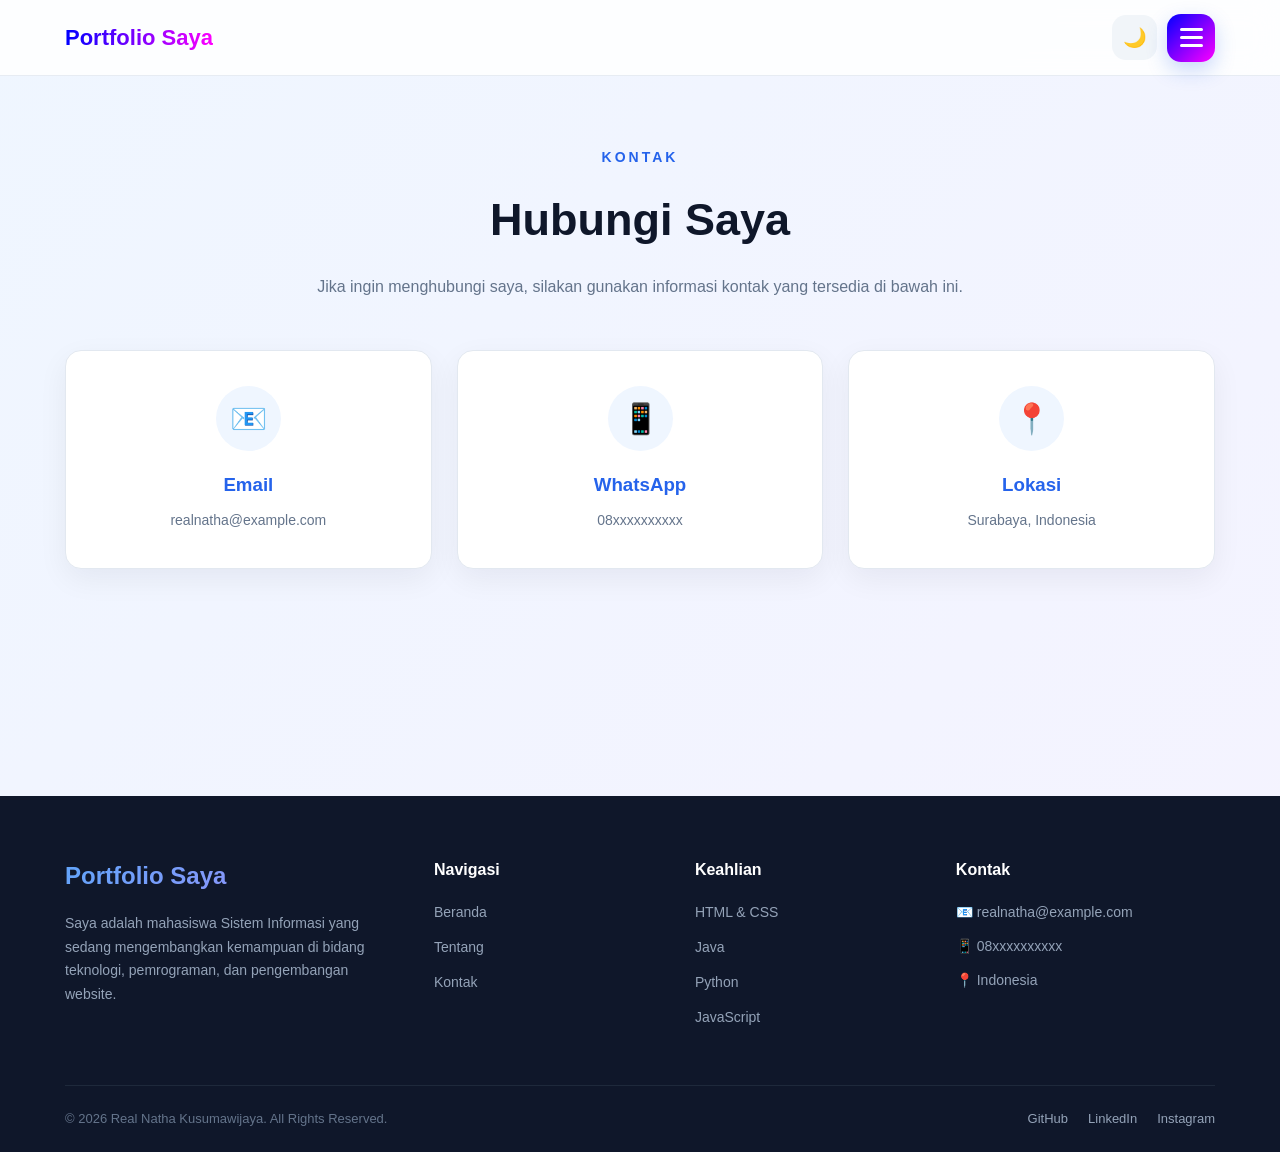
==== kontak.html @ 96e4bcc3 "Add files via upload" ====
<!DOCTYPE html>
<html lang="id">

<head>
    <meta charset="UTF-8">
    <meta name="viewport" content="width=device-width, initial-scale=1.0">
    <title>Kontak - Portfolio Saya</title>
    <link rel="stylesheet" href="style.css">
</head>

<body>

    <header>
        <nav>

            <div class="logo">
                Portfolio Saya
            </div>

            <div class="nav-actions">

                <button class="theme-toggle" id="themeToggle" aria-label="Aktifkan dark mode">
                    🌙
                </button>

                <button class="menu-toggle" id="menuToggle" aria-label="Buka menu">

                    <span></span>
                    <span></span>
                    <span></span>

                </button>

            </div>


            <div class="nav-menu" id="navMenu">

                <a href="index.html">
                    <span>⌂</span>
                    Beranda
                </a>

                <a href="tentang.html">
                    <span>👤</span>
                    Tentang
                </a>

                <a href="kontak.html">
                    <span>✉</span>
                    Kontak
                </a>

            </div>

        </nav>
    </header>

    <main>

        <section class="contact">

            <div class="contact-intro">
                <p class="subtitle">KONTAK</p>

                <h1>Hubungi Saya</h1>

                <p>
                    Jika ingin menghubungi saya, silakan gunakan
                    informasi kontak yang tersedia di bawah ini.
                </p>
            </div>

            <div class="contact-container">

                <div class="contact-card">
                    <div class="contact-icon">📧</div>
                    <h3>Email</h3>
                    <p>realnatha@example.com</p>
                </div>

                <div class="contact-card">
                    <div class="contact-icon">📱</div>
                    <h3>WhatsApp</h3>
                    <p>08xxxxxxxxxx</p>
                </div>

                <div class="contact-card">
                    <div class="contact-icon">📍</div>
                    <h3>Lokasi</h3>
                    <p>Surabaya, Indonesia</p>
                </div>

            </div>

        </section>

    </main>

    <footer class="footer">

        <div class="footer-container">

            <!-- Tentang -->
            <div class="footer-column footer-about">

                <h2>Portfolio Saya</h2>

                <p>
                    Saya adalah mahasiswa Sistem Informasi yang
                    sedang mengembangkan kemampuan di bidang
                    teknologi, pemrograman, dan pengembangan website.
                </p>

            </div>


            <!-- Navigasi -->
            <div class="footer-column">

                <h3>Navigasi</h3>

                <a href="index.html">Beranda</a>
                <a href="tentang.html">Tentang</a>
                <a href="kontak.html">Kontak</a>

            </div>


            <!-- Keahlian -->
            <div class="footer-column">

                <h3>Keahlian</h3>

                <a href="tentang.html">HTML & CSS</a>
                <a href="tentang.html">Java</a>
                <a href="tentang.html">Python</a>
                <a href="tentang.html">JavaScript</a>

            </div>


            <!-- Kontak -->
            <div class="footer-column">

                <h3>Kontak</h3>

                <p>📧 realnatha@example.com</p>
                <p>📱 08xxxxxxxxxx</p>
                <p>📍 Indonesia</p>

            </div>

        </div>


        <!-- Footer Bottom -->

        <div class="footer-bottom">

            <p>
                © 2026 Real Natha Kusumawijaya.
                All Rights Reserved.
            </p>

            <div class="footer-social">

                <a href="#" aria-label="GitHub">
                    GitHub
                </a>

                <a href="#" aria-label="LinkedIn">
                    LinkedIn
                </a>

                <a href="#" aria-label="Instagram">
                    Instagram
                </a>

            </div>

        </div>

    </footer>

    <script src="script.js"></script>
</body>

</html>
---- style.css ----
/* ========================================
   RESET & DASAR
======================================== */

* {
    margin: 0;
    padding: 0;
    box-sizing: border-box;
}

html {
    scroll-behavior: smooth;
}

body {
    font-family: "Segoe UI", Arial, sans-serif;
    background: linear-gradient(135deg, #eff6ff, #f5f3ff);
    color: #1e293b;
    line-height: 1.7;
}

/* ========================================
   HEADER
======================================== */

header {
    background: rgba(255, 255, 255, 0.85);
    border-bottom: 1px solid rgba(226, 232, 240, 0.8);
    position: sticky;
    top: 0;
    z-index: 1000;
    backdrop-filter: blur(15px);
    -webkit-backdrop-filter: blur(15px);
}

nav {
    width: 90%;
    max-width: 1150px;
    min-height: 75px;
    margin: auto;
    display: flex;
    justify-content: space-between;
    align-items: center;
    position: relative;
}

.logo {
    background: linear-gradient(90deg, blue, magenta);
    background-clip: text;
    -webkit-background-clip: text;
    -webkit-text-fill-color: transparent;
    font-size: 22px;
    font-weight: 800;
}

nav a {
    color: #475569;
    text-decoration: none;
    font-size: 15px;
    font-weight: 600;

    padding: 10px 16px;
    border-radius: 8px;

    transition: all 0.3s ease;
}

/* Pseudo-class sesuai ketentuan tugas */
nav a:hover {
    color: #2563eb;
    background: #eff6ff;
}


/* ========================================
   MAIN
======================================== */

main {
    width: 90%;
    max-width: 1150px;
    margin: auto;
    padding: 70px 0;
}


/* ========================================
   BERANDA / HERO
======================================== */

.hero {
    min-height: 520px;
    display: flex;
    align-items: center;
    justify-content: space-between;
    gap: 70px;
}

.hero-text {
    flex: 1;
}

.subtitle {
    color: #2563eb;
    font-size: 14px;
    font-weight: 800;
    letter-spacing: 3px;
    margin-bottom: 12px;
}

.hero h1 {
    background: linear-gradient(90deg, blue, magenta);
    background-clip: text;
    -webkit-background-clip: text;
    -webkit-text-fill-color: transparent;

    font-size: 52px;
    line-height: 1.15;
    margin-bottom: 22px;
}

.hero-text>p:not(.subtitle) {
    max-width: 600px;
    color: #64748b;
    font-size: 17px;
    margin-bottom: 32px;
}


/* ========================================
   BUTTON
======================================== */

.button {
    display: inline-block;
    background: linear-gradient(135deg, blue, magenta);
    color: white;
    padding: 13px 25px;
    border-radius: 9px;
    text-decoration: none;
    font-weight: 700;
    box-shadow: 0 8px 20px rgba(79, 70, 229, 0.25);
    transition: all 0.3s ease;
}

.button:hover {
    transform: translateY(-3px);
    box-shadow: 0 12px 28px rgba(79, 70, 229, 0.35);
}


/* ========================================
   HERO CARD
======================================== */

.hero-card {
    flex: 0 0 360px;
    background: #ffffff;
    padding: 45px 35px;
    border: 1px solid #e2e8f0;
    border-radius: 20px;
    text-align: center;
    box-shadow: 0 15px 40px rgba(15, 23, 42, 0.08);
    transition: all 0.3s ease;
}

.hero-card:hover {
    transform: translateY(-7px);
    box-shadow: 0 20px 45px rgba(15, 23, 42, 0.12);
}

.card-icon {
    width: 85px;
    height: 85px;
    margin: 0 auto 20px;
    display: flex;
    justify-content: center;
    align-items: center;
    background: linear-gradient(135deg, #dbeafe, #ede9fe);
    border-radius: 50%;
    font-size: 42px;
}

.hero-card h2 {
    color: #2563eb;
    font-size: 22px;
    margin-bottom: 12px;
}

.hero-card p {
    color: #64748b;
    font-size: 15px;
}


/* ========================================
   CONTENT CARD
======================================== */

.content {
    background: #ffffff;
    padding: 35px;
    margin-top: 40px;
    border: 1px solid #e2e8f0;
    border-radius: 16px;
    box-shadow: 0 10px 30px rgba(15, 23, 42, 0.05);
}

.content h2 {
    color: #2563eb;
    margin-bottom: 10px;
}

.content p {
    color: #64748b;
}


/* ========================================
   TENTANG SAYA
======================================== */

.about {
    display: flex;
    align-items: center;
    gap: 60px;
}

.profile {
    flex: 0 0 320px;
}

.profile img {
    width: 320px;
    height: 390px;
    object-fit: cover;
    border-radius: 20px;
    border: 6px solid #ffffff;
    box-shadow: 0 15px 40px rgba(15, 23, 42, 0.12);
    transition: all 0.3s ease;
}

.profile img:hover {
    transform: translateY(-5px);
    box-shadow: 0 20px 45px rgba(15, 23, 42, 0.18);
}

.about-text {
    flex: 1;
}

.about-text h1 {
    color: #0f172a;
    font-size: 40px;
    line-height: 1.2;
    margin-bottom: 20px;
}

.about-text h1::first-letter {
    color: #2563eb;
}

.about-text>p {
    color: #64748b;
    margin-bottom: 15px;
}

.about-text h2 {
    color: #2563eb;
    font-size: 25px;
    margin-top: 30px;
    margin-bottom: 20px;
}


/* ========================================
   SKILL
======================================== */

.skills {
    display: flex;
    flex-wrap: wrap;
    gap: 15px;
}

.skill-card {
    flex: 1 1 200px;
    background: #ffffff;
    padding: 22px;
    border: 1px solid #e2e8f0;
    border-radius: 12px;
    box-shadow: 0 6px 18px rgba(15, 23, 42, 0.05);
    transition: all 0.3s ease;
}

.skill-card:hover {
    transform: translateY(-5px);
    border-color: #bfdbfe;
    box-shadow: 0 12px 25px rgba(37, 99, 235, 0.10);
}

.skill-card h3 {
    background: linear-gradient(90deg, blue, magenta);
    background-clip: text;
    -webkit-background-clip: text;
    -webkit-text-fill-color: transparent;
    font-size: 18px;
    margin-bottom: 8px;
}

.skill-card p {
    color: #64748b;
    font-size: 14px;
}


/* ========================================
   HALAMAN KONTAK
======================================== */

.contact {
    min-height: 500px;
}

.contact-intro {
    max-width: 700px;
    margin: 0 auto 50px;
    text-align: center;
}

.contact-intro h1 {
    color: #0f172a;
    font-size: 45px;
    margin-bottom: 15px;
}

.contact-intro p:last-child {
    color: #64748b;
}


/* ========================================
   CONTACT CARD
======================================== */

.contact-container {
    display: flex;
    justify-content: center;
    gap: 25px;
}

.contact-card {
    flex: 1;
    background: #ffffff;
    padding: 35px 25px;
    border: 1px solid #e2e8f0;
    border-radius: 16px;
    text-align: center;
    box-shadow: 0 10px 30px rgba(15, 23, 42, 0.06);
    transition: all 0.3s ease;
}

.contact-card:hover {
    transform: translateY(-7px);
    border-color: #bfdbfe;
    box-shadow: 0 15px 35px rgba(37, 99, 235, 0.12);
}

.contact-icon {
    width: 65px;
    height: 65px;
    margin: 0 auto 18px;
    display: flex;
    justify-content: center;
    align-items: center;
    background: #eff6ff;
    border-radius: 50%;
    font-size: 30px;
}

.contact-card h3 {
    color: #2563eb;
    margin-bottom: 8px;
}

.contact-card p {
    color: #64748b;
    font-size: 14px;
}

/* ========================================
   HAMBURGER MENU
======================================== */

.menu-toggle {
    width: 48px;
    height: 48px;
    border: none;
    border-radius: 14px;
    cursor: pointer;
    display: flex;
    flex-direction: column;
    justify-content: center;
    align-items: center;
    gap: 5px;
    background: linear-gradient( 135deg, blue, magenta);
    box-shadow:0 8px 20px rgba(37, 99, 235, 0.25);
    transition: all 0.3s ease;
}

.menu-toggle:hover {
    transform: translateY(-2px) scale(1.05);
    box-shadow: 0 12px 25px rgba(124, 58, 237, 0.35);
}

.menu-toggle span {
    width: 23px;
    height: 3px;
    background: white;
    border-radius: 10px;
    transition: all 0.35s ease;
}

.nav-menu {
    position: absolute;
    top: 88px;
    right: 0;
    width: 210px;
    padding: 12px;
    display: flex;
    flex-direction: column;
    gap: 6px;
    background: rgba(255, 255, 255, 0.9);
    border: 1px solid rgba(255, 255, 255, 0.7);
    border-radius: 18px;
    box-shadow:  0 20px 50px rgba(15, 23, 42, 0.15);
    backdrop-filter: blur(20px);
    -webkit-backdrop-filter: blur(20px);
    opacity: 0;
    visibility: hidden;
    transform:
        translateY(-15px)
        scale(0.95);
    transform-origin: top right;
    transition:
        opacity 0.3s ease,
        transform 0.3s ease,
        visibility 0.3s ease;
}

.nav-menu.active {
    opacity: 1;
    visibility: visible;
    transform:
        translateY(0)
        scale(1);
}

.nav-menu a {
    display: flex;
    align-items: center;
    gap: 12px;
    padding: 13px 15px;
    color: #475569;
    text-decoration: none;
    font-size: 15px;
    font-weight: 600;
    border-radius: 12px;
    transition: all 0.3s ease;
    position: relative;
    overflow: hidden;
}

.nav-menu a span {
    width: 32px;
    height: 32px;
    display: flex;
    align-items: center;
    justify-content: center;
    border-radius: 9px;
    background: #eff6ff;
    transition: all 0.3s ease;
}

.nav-menu a:hover {
    color: white;
    transform: translateX(4px);
    background: linear-gradient( 135deg, blue, magenta);
    box-shadow: 0 8px 20px rgba(37, 99, 235, 0.2);
}

.nav-menu a:hover span {
    background: rgba(255, 255, 255, 0.2);
    transform: rotate(5deg) scale(1.1);
}

.menu-toggle.active span:nth-child(1) {
    transform:
        translateY(8px)
        rotate(45deg);
}

.menu-toggle.active span:nth-child(2) {
    opacity: 0;
    transform: scale(0);
}

.menu-toggle.active span:nth-child(3) {
    transform:
        translateY(-8px)
        rotate(-45deg);
}

/* =========================
   ABOUT ME
========================= */

.about-preview {
    width: 90%;
    max-width: 1150px;

    margin: 80px auto;
    display: grid;
    grid-template-columns: 0.8fr 1.2fr;
    gap: 70px;
    align-items: center;
}

/* =========================
   FOTO
========================= */

.about-image {
    display: flex;
    justify-content: center;
}

.image-frame {
    width: 300px;
    height: 350px;
    padding: 8px;
    border-radius: 25px;
    background: linear-gradient( 135deg, #2563eb, magenta);
    transform: rotate(-3deg);
    box-shadow:  0 20px 45px rgba(37, 99, 235, 0.2);
    transition: all 0.4s ease;
}

/* Efek ketika diarahkan */

.image-frame:hover {
    transform: rotate(0deg) scale(1.03);
    box-shadow: 0 25px 55px rgba(124, 58, 237, 0.3);
}


.image-frame img {
    width: 100%;
    height: 100%;
    object-fit: cover;
    display: block;
    border-radius: 19px;
    background: white;
}

/* =========================
   ABOUT CONTENT
========================= */

.about-content {
    max-width: 600px;
}

.about-content .subtitle {
    color: #2563eb;
    font-size: 14px;
    font-weight: 800;
    letter-spacing: 2px;
    margin-bottom: 10px;
}

.about-content h2 {
    font-size: 38px;
    color: #0f172a;
    margin-bottom: 20px;
    line-height: 1.2;
}

.about-content h2 span {
    display: block;
    background: linear-gradient(  135deg, #2563eb,magenta);
    -webkit-background-clip: text;
    -webkit-text-fill-color: transparent;
    background-clip: text;
}


.about-description {
    color: #64748b;
    font-size: 16px;
    line-height: 1.8;
    margin-bottom: 12px;
}

/* =========================
   INFORMATION BOX
========================= */

.about-info {
    display: grid;
    grid-template-columns: repeat(3, 1fr);
    gap: 12px;
    margin: 25px 0;
}

.info-box {
    display: flex;
    align-items: center;
    gap: 10px;
    padding: 14px;
    background: rgba(255, 255, 255, 0.8);
    border: 1px solid #e2e8f0;
    border-radius: 14px;
    transition: all 0.3s ease;
}

.info-box:hover {
    transform: translateY(-4px);
    border-color: #c4b5fd;
    box-shadow:  0 10px 25px rgba(37, 99, 235, 0.1);
}

.info-box > span {
    width: 38px;
    height: 38px;
    display: flex;
    align-items: center;
    justify-content: center;
    flex-shrink: 0;
    border-radius: 10px;
    background: linear-gradient( 135deg, #dbeafe, #ede9fe);
}

.info-box strong {
    display: block;
    color: #334155;
    font-size: 13px;
    margin-bottom: 3px;
}

.info-box p {
    color: #64748b;
    font-size: 12px;
    margin: 0;
}

/* =========================
   BUTTON
========================= */

.about-button {
    display: inline-flex;
    align-items: center;
    gap: 10px;
    padding: 13px 22px;
    color: white;
    text-decoration: none;
    font-weight: 600;
    border-radius: 12px;
    background: linear-gradient( 135deg, #2563eb, magenta);
    box-shadow:  0 8px 20px rgba(37, 99, 235, 0.2);
    transition: all 0.3s ease;
}

.about-button span {
    font-size: 20px;
    transition: transform 0.3s ease;
}

.about-button:hover {
    transform: translateY(-3px);
    box-shadow:  0 12px 25px rgba(124, 58, 237, 0.3);
}

.about-button:hover span {
    transform: translateX(5px);
}

@media (max-width: 800px) {

    .about-preview {
        grid-template-columns: 1fr;

        gap: 40px;

        margin: 60px auto;
    }

    .about-image {
        order: 1;
    }

    .about-content {
        order: 2;

        max-width: 100%;
    }

    .about-content h2 {
        font-size: 32px;
    }

    .about-info {
        grid-template-columns: 1fr;
    }
}


@media (max-width: 500px) {

    .image-frame {
        width: 240px;
        height: 290px;
    }

    .about-content h2 {
        font-size: 28px;
    }

    .about-description {
        font-size: 15px;
    }
}

/* =========================
   EDUCATION
========================= */

.education {
    width: 90%;
    max-width: 1150px;

    margin: 90px auto;
}


.section-title {
    text-align: center;

    max-width: 650px;

    margin: 0 auto 45px;
}


.section-title .subtitle {
    color: #2563eb;

    font-size: 14px;

    font-weight: 800;

    letter-spacing: 2px;

    margin-bottom: 8px;
}


.section-title h2 {
    font-size: 36px;

    color: #0f172a;

    margin-bottom: 12px;
}


.section-title > p:last-child {
    color: #64748b;

    line-height: 1.7;
}


/* Education container */

.education-container {
    display: grid;

    grid-template-columns:
        repeat(2, 1fr);

    gap: 25px;
}


/* Education card */

.education-card {
    display: flex;

    gap: 20px;

    padding: 25px;

    background: rgba(255, 255, 255, 0.85);

    border: 1px solid #e2e8f0;

    border-radius: 20px;

    box-shadow:
        0 10px 30px rgba(15, 23, 42, 0.06);

    transition: all 0.3s ease;
}


.education-card:hover {
    transform: translateY(-6px);

    border-color: #c4b5fd;

    box-shadow:
        0 18px 40px rgba(37, 99, 235, 0.12);
}


/* Icon */

.education-icon {
    width: 55px;
    height: 55px;

    flex-shrink: 0;

    display: flex;

    align-items: center;
    justify-content: center;

    font-size: 25px;

    border-radius: 15px;

    background: linear-gradient(
        135deg,
        #dbeafe,
        #ede9fe
    );
}


/* Content */

.education-content {
    flex: 1;
}


.education-year {
    display: inline-block;

    padding: 5px 10px;

    margin-bottom: 10px;

    color: #2563eb;

    background: #eff6ff;

    border-radius: 20px;

    font-size: 12px;

    font-weight: 700;
}


.education-content h3 {
    margin: 5px 0;

    font-size: 21px;

    color: #0f172a;
}


.education-content h4 {
    margin: 0 0 10px;

    color: #7c3aed;

    font-size: 14px;
}


.education-content p {
    margin: 0;

    color: #64748b;

    font-size: 14px;

    line-height: 1.7;
}

/* =========================
   SKILL PROGRESS
========================= */

.skill-section {
    width: 90%;
    max-width: 1150px;

    margin: 90px auto;
}


.skills-progress {
    display: grid;

    grid-template-columns:
        repeat(2, 1fr);

    gap: 20px;
}


/* Skill card */

.skill-progress-card {
    padding: 22px;

    background: rgba(255, 255, 255, 0.85);

    border: 1px solid #e2e8f0;

    border-radius: 18px;

    box-shadow:
        0 10px 30px rgba(15, 23, 42, 0.05);

    transition: all 0.3s ease;
}


.skill-progress-card:hover {
    transform: translateY(-5px);

    border-color: #c4b5fd;

    box-shadow:
        0 15px 35px rgba(37, 99, 235, 0.1);
}


/* Skill header */

.skill-header {
    display: flex;

    justify-content: space-between;

    align-items: center;

    margin-bottom: 12px;
}


.skill-header > div {
    display: flex;

    align-items: center;

    gap: 10px;
}


.skill-header strong {
    color: #334155;

    font-size: 16px;
}


.skill-header > span {
    color: #2563eb;

    font-weight: 700;

    font-size: 14px;
}


/* Icon */

.skill-icon {
    width: 35px;
    height: 35px;

    display: flex;

    justify-content: center;
    align-items: center;

    border-radius: 10px;

    background: linear-gradient(
        135deg,
        #dbeafe,
        #ede9fe
    );
}


/* Progress background */

.progress-bar {
    width: 100%;

    height: 9px;

    background: #e2e8f0;

    border-radius: 20px;

    overflow: hidden;
}


/* Progress */

.progress {
    height: 100%;

    border-radius: 20px;

    background: linear-gradient(
        90deg,
        #2563eb,
        #7c3aed
    );

    animation: progressAnimation 1.2s ease;
}


/* Persentase */

.html-progress {
    width: 80%;
}

.css-progress {
    width: 65%;
}

.java-progress {
    width: 20%;
}

.python-progress {
    width: 50%;
}

.javascript-progress {
    width: 35%;
}


/* Deskripsi */

.skill-progress-card p {
    color: #64748b;

    font-size: 13px;

    line-height: 1.6;

    margin: 12px 0 0;
}


/* Animasi */

@keyframes progressAnimation {

    from {
        width: 0;
    }

}

/* =========================
   RESPONSIVE EDUCATION & SKILL
========================= */

@media (max-width: 800px) {

    .education-container {
        grid-template-columns: 1fr;
    }

    .skills-progress {
        grid-template-columns: 1fr;
    }

    .section-title h2 {
        font-size: 30px;
    }

}


@media (max-width: 500px) {

    .education-card {
        padding: 20px;

        gap: 15px;
    }

    .education-icon {
        width: 45px;
        height: 45px;

        font-size: 20px;
    }

    .education-content h3 {
        font-size: 18px;
    }

    .skill-progress-card {
        padding: 18px;
    }

}

/* =========================
   NAV ACTIONS
========================= */

.nav-actions {
    display: flex;
    align-items: center;
    gap: 10px;
}


/* =========================
   DARK MODE BUTTON
========================= */

.theme-toggle {
    width: 45px;
    height: 45px;
    border: none;
    border-radius: 14px;
    cursor: pointer;
    font-size: 19px;
    display: flex;
    align-items: center;
    justify-content: center;
    background: #f1f5f9;
    transition: all 0.3s ease;
}

/* =========================
   DARK MODE
========================= */

body.dark-mode {
    background: #0f172a;

    color: #e2e8f0;
}


/* Header */

body.dark-mode header {
    background: rgba(15, 23, 42, 0.9);

    border-bottom-color: #1e293b;
}


/* Logo */

body.dark-mode .logo {
    background: linear-gradient(
        135deg,
        #60a5fa,
        #a78bfa
    );

    -webkit-background-clip: text;
    -webkit-text-fill-color: transparent;

    background-clip: text;
}


/* Dark mode button */

body.dark-mode .theme-toggle {
    background: #1e293b;

    color: white;
}


/* Hamburger */

body.dark-mode .nav-menu {
    background: rgba(15, 23, 42, 0.95);

    border-color: #334155;
}


body.dark-mode .nav-menu a {
    color: #cbd5e1;
}


body.dark-mode .nav-menu a:hover {
    color: white;
}


/* Heading */

body.dark-mode h1,
body.dark-mode h2,
body.dark-mode h3,
body.dark-mode h4 {
    color: #f8fafc;
}


/* Text */

body.dark-mode p {
    color: #94a3b8;
}


/* Cards */

body.dark-mode .card,
body.dark-mode .content,
body.dark-mode .education-card,
body.dark-mode .skill-progress-card,
body.dark-mode .info-box,
body.dark-mode .contact-card,
body.dark-mode .hero-card {
    background: #1e293b;

    border-color: #334155;

    box-shadow:
        0 10px 30px rgba(0, 0, 0, 0.2);
}


/* About info */

body.dark-mode .info-box {
    background: #1e293b;
}


/* Education year */

body.dark-mode .education-year {
    background: #172554;

    color: #93c5fd;
}


/* Progress background */

body.dark-mode .progress-bar {
    background: #334155;
}


/* Skill icon */

body.dark-mode .skill-icon {
    background: #312e81;
}


/* Contact */

body.dark-mode .contact-card {
    background: #1e293b;
}


/* Button */

body.dark-mode .about-button {
    color: white;
}

.theme-toggle:hover {
    transform: translateY(-2px) rotate(10deg);
    background: #e2e8f0;
}

/* =========================
   FOOTER
========================= */

.footer {
    margin-top: 80px;

    background: #0f172a;

    color: white;
}


/* Footer container */

.footer-container {
    width: 90%;
    max-width: 1150px;

    margin: auto;

    padding: 60px 0 45px;

    display: grid;

    grid-template-columns:
        1.5fr
        1fr
        1fr
        1.2fr;

    gap: 45px;
}


/* Footer about */

.footer-about h2 {
    font-size: 24px;

    margin-bottom: 15px;

    background: linear-gradient(
        135deg,
        #60a5fa,
        #a78bfa
    );

    -webkit-background-clip: text;
    -webkit-text-fill-color: transparent;

    background-clip: text;
}


.footer-about p {
    color: #94a3b8;

    line-height: 1.8;

    font-size: 14px;

    max-width: 350px;
}


/* Footer heading */

.footer-column h3 {
    font-size: 16px;

    margin-bottom: 18px;

    color: white;
}


/* Footer links */

.footer-column a {
    display: block;

    width: fit-content;

    margin-bottom: 11px;

    color: #94a3b8;

    text-decoration: none;

    font-size: 14px;

    transition: all 0.3s ease;
}


.footer-column a:hover {
    color: #a78bfa;

    transform: translateX(5px);
}


/* Footer contact */

.footer-column p {
    color: #94a3b8;

    font-size: 14px;

    line-height: 1.7;

    margin: 0 0 10px;
}


/* =========================
   FOOTER BOTTOM
========================= */

.footer-bottom {
    width: 90%;
    max-width: 1150px;

    margin: auto;

    padding: 22px 0;

    border-top: 1px solid #1e293b;

    display: flex;

    justify-content: space-between;

    align-items: center;

    gap: 20px;
}


.footer-bottom p {
    margin: 0;

    color: #64748b;

    font-size: 13px;
}


/* Social */

.footer-social {
    display: flex;

    gap: 20px;
}


.footer-social a {
    color: #94a3b8;

    text-decoration: none;

    font-size: 13px;

    transition: 0.3s ease;
}


.footer-social a:hover {
    color: #a78bfa;
}

@media (max-width: 800px) {

    .footer-container {
        grid-template-columns:
            repeat(2, 1fr);

        gap: 35px;
    }

    .footer-bottom {
        flex-direction: column;

        text-align: center;
    }

}


@media (max-width: 500px) {

    .footer-container {
        grid-template-columns: 1fr;

        padding: 45px 0;
    }

    .footer-about p {
        max-width: 100%;
    }

    .footer-social {
        flex-wrap: wrap;

        justify-content: center;
    }

}
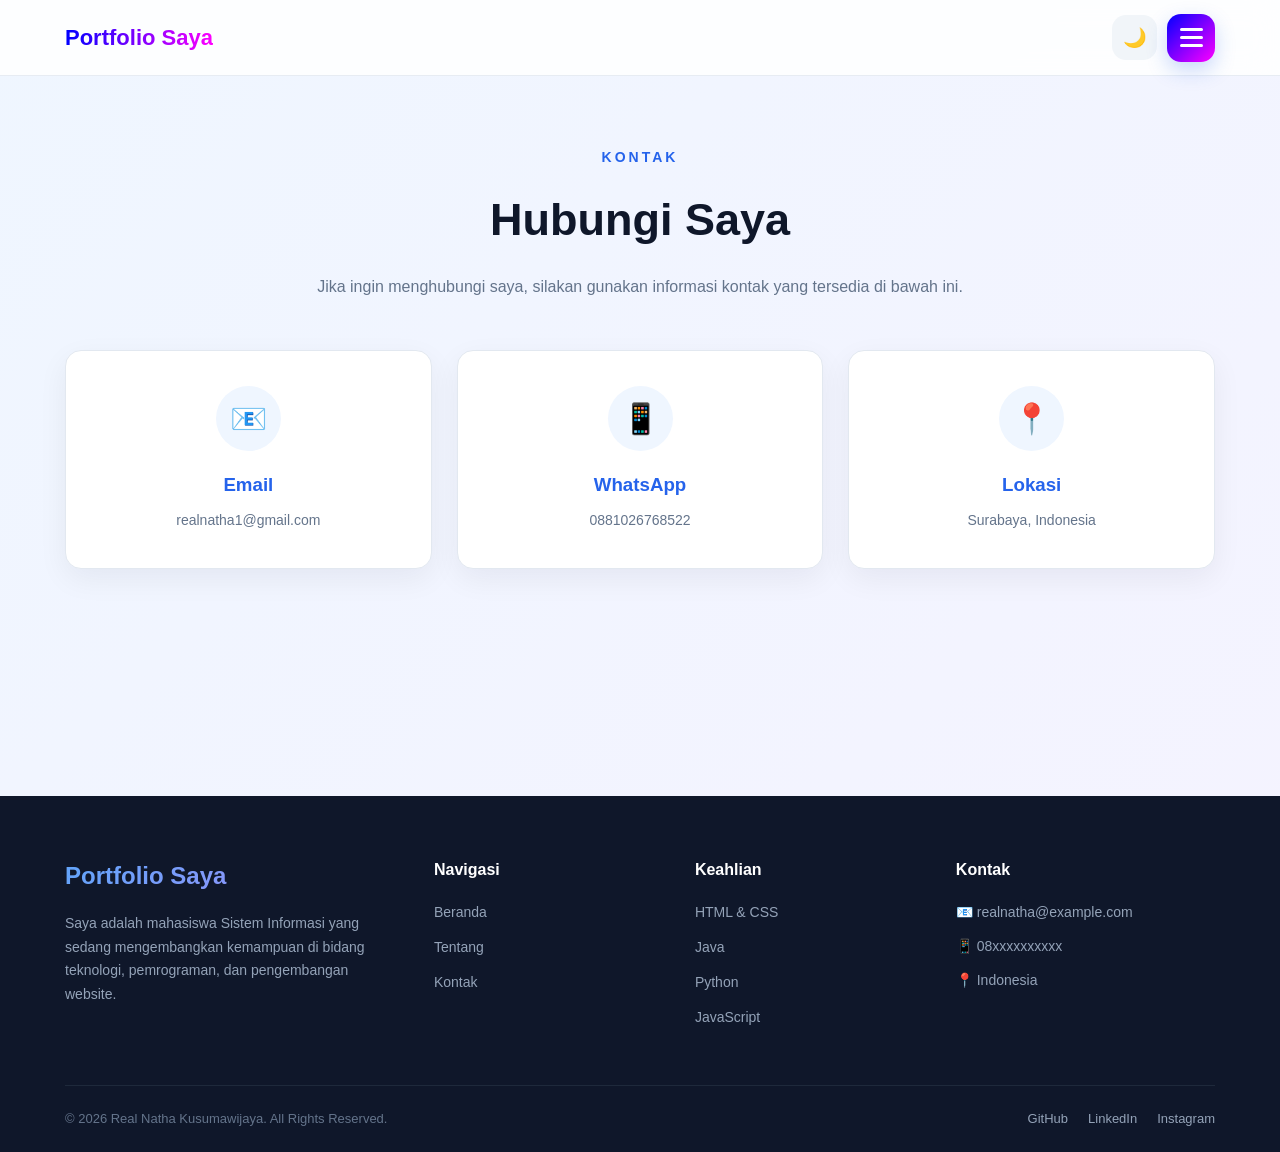
==== commit 133c8627: "Add files via upload" ====
--- a/kontak.html
+++ b/kontak.html
@@ -1,189 +1,144 @@
-<!DOCTYPE html>
+<!doctype html>
 <html lang="id">
+  <head>
+    <meta charset="UTF-8" />
+    <meta name="viewport" content="width=device-width, initial-scale=1.0" />
+    <title>Kontak - Portfolio Saya</title>
+    <link rel="stylesheet" href="style.css" />
+  </head>
 
-<head>
-    <meta charset="UTF-8">
-    <meta name="viewport" content="width=device-width, initial-scale=1.0">
-    <title>Kontak - Portfolio Saya</title>
-    <link rel="stylesheet" href="style.css">
-</head>
+  <body>
+    <header>
+      <nav>
+        <div class="logo">Portfolio Saya</div>
 
-<body>
+        <div class="nav-actions">
+          <button
+            class="theme-toggle"
+            id="themeToggle"
+            aria-label="Aktifkan dark mode"
+          >
+            🌙
+          </button>
 
-    <header>
-        <nav>
+          <button class="menu-toggle" id="menuToggle" aria-label="Buka menu">
+            <span></span>
+            <span></span>
+            <span></span>
+          </button>
+        </div>
 
-            <div class="logo">
-                Portfolio Saya
-            </div>
+        <div class="nav-menu" id="navMenu">
+          <a href="index.html">
+            <span>⌂</span>
+            Beranda
+          </a>
 
-            <div class="nav-actions">
+          <a href="tentang.html">
+            <span>👤</span>
+            Tentang
+          </a>
 
-                <button class="theme-toggle" id="themeToggle" aria-label="Aktifkan dark mode">
-                    🌙
-                </button>
-
-                <button class="menu-toggle" id="menuToggle" aria-label="Buka menu">
-
-                    <span></span>
-                    <span></span>
-                    <span></span>
-
-                </button>
-
-            </div>
-
-
-            <div class="nav-menu" id="navMenu">
-
-                <a href="index.html">
-                    <span>⌂</span>
-                    Beranda
-                </a>
-
-                <a href="tentang.html">
-                    <span>👤</span>
-                    Tentang
-                </a>
-
-                <a href="kontak.html">
-                    <span>✉</span>
-                    Kontak
-                </a>
-
-            </div>
-
-        </nav>
+          <a href="kontak.html">
+            <span>✉</span>
+            Kontak
+          </a>
+        </div>
+      </nav>
     </header>
 
     <main>
+      <section class="contact">
+        <div class="contact-intro">
+          <p class="subtitle">KONTAK</p>
 
-        <section class="contact">
+          <h1>Hubungi Saya</h1>
 
-            <div class="contact-intro">
-                <p class="subtitle">KONTAK</p>
+          <p>
+            Jika ingin menghubungi saya, silakan gunakan informasi kontak yang
+            tersedia di bawah ini.
+          </p>
+        </div>
 
-                <h1>Hubungi Saya</h1>
+        <div class="contact-container">
+          <div class="contact-card">
+            <div class="contact-icon">📧</div>
+            <h3>Email</h3>
+            <p>realnatha1@gmail.com</p>
+          </div>
 
-                <p>
-                    Jika ingin menghubungi saya, silakan gunakan
-                    informasi kontak yang tersedia di bawah ini.
-                </p>
-            </div>
+          <div class="contact-card">
+            <div class="contact-icon">📱</div>
+            <h3>WhatsApp</h3>
+            <p>0881026768522</p>
+          </div>
 
-            <div class="contact-container">
-
-                <div class="contact-card">
-                    <div class="contact-icon">📧</div>
-                    <h3>Email</h3>
-                    <p>realnatha@example.com</p>
-                </div>
-
-                <div class="contact-card">
-                    <div class="contact-icon">📱</div>
-                    <h3>WhatsApp</h3>
-                    <p>08xxxxxxxxxx</p>
-                </div>
-
-                <div class="contact-card">
-                    <div class="contact-icon">📍</div>
-                    <h3>Lokasi</h3>
-                    <p>Surabaya, Indonesia</p>
-                </div>
-
-            </div>
-
-        </section>
-
+          <div class="contact-card">
+            <div class="contact-icon">📍</div>
+            <h3>Lokasi</h3>
+            <p>Surabaya, Indonesia</p>
+          </div>
+        </div>
+      </section>
     </main>
 
     <footer class="footer">
+      <div class="footer-container">
+        <!-- Tentang -->
+        <div class="footer-column footer-about">
+          <h2>Portfolio Saya</h2>
 
-        <div class="footer-container">
-
-            <!-- Tentang -->
-            <div class="footer-column footer-about">
-
-                <h2>Portfolio Saya</h2>
-
-                <p>
-                    Saya adalah mahasiswa Sistem Informasi yang
-                    sedang mengembangkan kemampuan di bidang
-                    teknologi, pemrograman, dan pengembangan website.
-                </p>
-
-            </div>
-
-
-            <!-- Navigasi -->
-            <div class="footer-column">
-
-                <h3>Navigasi</h3>
-
-                <a href="index.html">Beranda</a>
-                <a href="tentang.html">Tentang</a>
-                <a href="kontak.html">Kontak</a>
-
-            </div>
-
-
-            <!-- Keahlian -->
-            <div class="footer-column">
-
-                <h3>Keahlian</h3>
-
-                <a href="tentang.html">HTML & CSS</a>
-                <a href="tentang.html">Java</a>
-                <a href="tentang.html">Python</a>
-                <a href="tentang.html">JavaScript</a>
-
-            </div>
-
-
-            <!-- Kontak -->
-            <div class="footer-column">
-
-                <h3>Kontak</h3>
-
-                <p>📧 realnatha@example.com</p>
-                <p>📱 08xxxxxxxxxx</p>
-                <p>📍 Indonesia</p>
-
-            </div>
-
+          <p>
+            Saya adalah mahasiswa Sistem Informasi yang sedang mengembangkan
+            kemampuan di bidang teknologi, pemrograman, dan pengembangan
+            website.
+          </p>
         </div>
 
+        <!-- Navigasi -->
+        <div class="footer-column">
+          <h3>Navigasi</h3>
 
-        <!-- Footer Bottom -->
-
-        <div class="footer-bottom">
-
-            <p>
-                © 2026 Real Natha Kusumawijaya.
-                All Rights Reserved.
-            </p>
-
-            <div class="footer-social">
-
-                <a href="#" aria-label="GitHub">
-                    GitHub
-                </a>
-
-                <a href="#" aria-label="LinkedIn">
-                    LinkedIn
-                </a>
-
-                <a href="#" aria-label="Instagram">
-                    Instagram
-                </a>
-
-            </div>
-
+          <a href="index.html">Beranda</a>
+          <a href="tentang.html">Tentang</a>
+          <a href="kontak.html">Kontak</a>
         </div>
 
+        <!-- Keahlian -->
+        <div class="footer-column">
+          <h3>Keahlian</h3>
+
+          <a href="tentang.html">HTML & CSS</a>
+          <a href="tentang.html">Java</a>
+          <a href="tentang.html">Python</a>
+          <a href="tentang.html">JavaScript</a>
+        </div>
+
+        <!-- Kontak -->
+        <div class="footer-column">
+          <h3>Kontak</h3>
+
+          <p>📧 realnatha@example.com</p>
+          <p>📱 08xxxxxxxxxx</p>
+          <p>📍 Indonesia</p>
+        </div>
+      </div>
+
+      <!-- Footer Bottom -->
+
+      <div class="footer-bottom">
+        <p>© 2026 Real Natha Kusumawijaya. All Rights Reserved.</p>
+
+        <div class="footer-social">
+          <a href="#" aria-label="GitHub"> GitHub </a>
+
+          <a href="#" aria-label="LinkedIn"> LinkedIn </a>
+
+          <a href="#" aria-label="Instagram"> Instagram </a>
+        </div>
+      </div>
     </footer>
 
     <script src="script.js"></script>
-</body>
-
-</html>+  </body>
+</html>
--- a/style.css
+++ b/style.css
@@ -3,20 +3,20 @@
 ======================================== */
 
 * {
-    margin: 0;
-    padding: 0;
-    box-sizing: border-box;
+  margin: 0;
+  padding: 0;
+  box-sizing: border-box;
 }
 
 html {
-    scroll-behavior: smooth;
+  scroll-behavior: smooth;
 }
 
 body {
-    font-family: "Segoe UI", Arial, sans-serif;
-    background: linear-gradient(135deg, #eff6ff, #f5f3ff);
-    color: #1e293b;
-    line-height: 1.7;
+  font-family: "Segoe UI", Arial, sans-serif;
+  background: linear-gradient(135deg, #eff6ff, #f5f3ff);
+  color: #1e293b;
+  line-height: 1.7;
 }
 
 /* ========================================
@@ -24,368 +24,359 @@
 ======================================== */
 
 header {
-    background: rgba(255, 255, 255, 0.85);
-    border-bottom: 1px solid rgba(226, 232, 240, 0.8);
-    position: sticky;
-    top: 0;
-    z-index: 1000;
-    backdrop-filter: blur(15px);
-    -webkit-backdrop-filter: blur(15px);
+  background: rgba(255, 255, 255, 0.85);
+  border-bottom: 1px solid rgba(226, 232, 240, 0.8);
+  position: sticky;
+  top: 0;
+  z-index: 1000;
+  backdrop-filter: blur(15px);
+  -webkit-backdrop-filter: blur(15px);
 }
 
 nav {
-    width: 90%;
-    max-width: 1150px;
-    min-height: 75px;
-    margin: auto;
-    display: flex;
-    justify-content: space-between;
-    align-items: center;
-    position: relative;
+  width: 90%;
+  max-width: 1150px;
+  min-height: 75px;
+  margin: auto;
+  display: flex;
+  justify-content: space-between;
+  align-items: center;
+  position: relative;
 }
 
 .logo {
-    background: linear-gradient(90deg, blue, magenta);
-    background-clip: text;
-    -webkit-background-clip: text;
-    -webkit-text-fill-color: transparent;
-    font-size: 22px;
-    font-weight: 800;
+  background: linear-gradient(90deg, blue, magenta);
+  background-clip: text;
+  -webkit-background-clip: text;
+  -webkit-text-fill-color: transparent;
+  font-size: 22px;
+  font-weight: 800;
 }
 
 nav a {
-    color: #475569;
-    text-decoration: none;
-    font-size: 15px;
-    font-weight: 600;
-
-    padding: 10px 16px;
-    border-radius: 8px;
-
-    transition: all 0.3s ease;
+  color: #475569;
+  text-decoration: none;
+  font-size: 15px;
+  font-weight: 600;
+
+  padding: 10px 16px;
+  border-radius: 8px;
+
+  transition: all 0.3s ease;
 }
 
 /* Pseudo-class sesuai ketentuan tugas */
 nav a:hover {
-    color: #2563eb;
-    background: #eff6ff;
-}
-
+  color: #2563eb;
+  background: #eff6ff;
+}
 
 /* ========================================
    MAIN
 ======================================== */
 
 main {
-    width: 90%;
-    max-width: 1150px;
-    margin: auto;
-    padding: 70px 0;
-}
-
+  width: 90%;
+  max-width: 1150px;
+  margin: auto;
+  padding: 70px 0;
+}
 
 /* ========================================
    BERANDA / HERO
 ======================================== */
 
 .hero {
-    min-height: 520px;
-    display: flex;
-    align-items: center;
-    justify-content: space-between;
-    gap: 70px;
+  min-height: 520px;
+  display: flex;
+  align-items: center;
+  justify-content: space-between;
+  gap: 70px;
 }
 
 .hero-text {
-    flex: 1;
+  flex: 1;
 }
 
 .subtitle {
-    color: #2563eb;
-    font-size: 14px;
-    font-weight: 800;
-    letter-spacing: 3px;
-    margin-bottom: 12px;
+  color: #2563eb;
+  font-size: 14px;
+  font-weight: 800;
+  letter-spacing: 3px;
+  margin-bottom: 12px;
 }
 
 .hero h1 {
-    background: linear-gradient(90deg, blue, magenta);
-    background-clip: text;
-    -webkit-background-clip: text;
-    -webkit-text-fill-color: transparent;
-
-    font-size: 52px;
-    line-height: 1.15;
-    margin-bottom: 22px;
-}
-
-.hero-text>p:not(.subtitle) {
-    max-width: 600px;
-    color: #64748b;
-    font-size: 17px;
-    margin-bottom: 32px;
-}
-
+  background: linear-gradient(90deg, blue, magenta);
+  background-clip: text;
+  -webkit-background-clip: text;
+  -webkit-text-fill-color: transparent;
+
+  font-size: 52px;
+  line-height: 1.15;
+  margin-bottom: 22px;
+}
+
+.hero-text > p:not(.subtitle) {
+  max-width: 600px;
+  color: #64748b;
+  font-size: 17px;
+  margin-bottom: 32px;
+}
 
 /* ========================================
    BUTTON
 ======================================== */
 
 .button {
-    display: inline-block;
-    background: linear-gradient(135deg, blue, magenta);
-    color: white;
-    padding: 13px 25px;
-    border-radius: 9px;
-    text-decoration: none;
-    font-weight: 700;
-    box-shadow: 0 8px 20px rgba(79, 70, 229, 0.25);
-    transition: all 0.3s ease;
+  display: inline-block;
+  background: linear-gradient(135deg, blue, magenta);
+  color: white;
+  padding: 13px 25px;
+  border-radius: 9px;
+  text-decoration: none;
+  font-weight: 700;
+  box-shadow: 0 8px 20px rgba(79, 70, 229, 0.25);
+  transition: all 0.3s ease;
 }
 
 .button:hover {
-    transform: translateY(-3px);
-    box-shadow: 0 12px 28px rgba(79, 70, 229, 0.35);
-}
-
+  transform: translateY(-3px);
+  box-shadow: 0 12px 28px rgba(79, 70, 229, 0.35);
+}
 
 /* ========================================
    HERO CARD
 ======================================== */
 
 .hero-card {
-    flex: 0 0 360px;
-    background: #ffffff;
-    padding: 45px 35px;
-    border: 1px solid #e2e8f0;
-    border-radius: 20px;
-    text-align: center;
-    box-shadow: 0 15px 40px rgba(15, 23, 42, 0.08);
-    transition: all 0.3s ease;
+  flex: 0 0 360px;
+  background: #ffffff;
+  padding: 45px 35px;
+  border: 1px solid #e2e8f0;
+  border-radius: 20px;
+  text-align: center;
+  box-shadow: 0 15px 40px rgba(15, 23, 42, 0.08);
+  transition: all 0.3s ease;
 }
 
 .hero-card:hover {
-    transform: translateY(-7px);
-    box-shadow: 0 20px 45px rgba(15, 23, 42, 0.12);
+  transform: translateY(-7px);
+  box-shadow: 0 20px 45px rgba(15, 23, 42, 0.12);
 }
 
 .card-icon {
-    width: 85px;
-    height: 85px;
-    margin: 0 auto 20px;
-    display: flex;
-    justify-content: center;
-    align-items: center;
-    background: linear-gradient(135deg, #dbeafe, #ede9fe);
-    border-radius: 50%;
-    font-size: 42px;
+  width: 85px;
+  height: 85px;
+  margin: 0 auto 20px;
+  display: flex;
+  justify-content: center;
+  align-items: center;
+  background: linear-gradient(135deg, #dbeafe, #ede9fe);
+  border-radius: 50%;
+  font-size: 42px;
 }
 
 .hero-card h2 {
-    color: #2563eb;
-    font-size: 22px;
-    margin-bottom: 12px;
+  color: #2563eb;
+  font-size: 22px;
+  margin-bottom: 12px;
 }
 
 .hero-card p {
-    color: #64748b;
-    font-size: 15px;
-}
-
+  color: #64748b;
+  font-size: 15px;
+}
 
 /* ========================================
    CONTENT CARD
 ======================================== */
 
 .content {
-    background: #ffffff;
-    padding: 35px;
-    margin-top: 40px;
-    border: 1px solid #e2e8f0;
-    border-radius: 16px;
-    box-shadow: 0 10px 30px rgba(15, 23, 42, 0.05);
+  background: #ffffff;
+  padding: 35px;
+  margin-top: 40px;
+  border: 1px solid #e2e8f0;
+  border-radius: 16px;
+  box-shadow: 0 10px 30px rgba(15, 23, 42, 0.05);
 }
 
 .content h2 {
-    color: #2563eb;
-    margin-bottom: 10px;
+  color: #2563eb;
+  margin-bottom: 10px;
 }
 
 .content p {
-    color: #64748b;
-}
-
+  color: #64748b;
+}
 
 /* ========================================
    TENTANG SAYA
 ======================================== */
 
 .about {
-    display: flex;
-    align-items: center;
-    gap: 60px;
+  display: flex;
+  align-items: center;
+  gap: 60px;
 }
 
 .profile {
-    flex: 0 0 320px;
+  flex: 0 0 320px;
 }
 
 .profile img {
-    width: 320px;
-    height: 390px;
-    object-fit: cover;
-    border-radius: 20px;
-    border: 6px solid #ffffff;
-    box-shadow: 0 15px 40px rgba(15, 23, 42, 0.12);
-    transition: all 0.3s ease;
+  width: 320px;
+  height: 390px;
+  object-fit: cover;
+  border-radius: 20px;
+  border: 6px solid #ffffff;
+  box-shadow: 0 15px 40px rgba(15, 23, 42, 0.12);
+  transition: all 0.3s ease;
 }
 
 .profile img:hover {
-    transform: translateY(-5px);
-    box-shadow: 0 20px 45px rgba(15, 23, 42, 0.18);
+  transform: translateY(-5px);
+  box-shadow: 0 20px 45px rgba(15, 23, 42, 0.18);
 }
 
 .about-text {
-    flex: 1;
+  flex: 1;
 }
 
 .about-text h1 {
-    color: #0f172a;
-    font-size: 40px;
-    line-height: 1.2;
-    margin-bottom: 20px;
+  color: #0f172a;
+  font-size: 40px;
+  line-height: 1.2;
+  margin-bottom: 20px;
 }
 
 .about-text h1::first-letter {
-    color: #2563eb;
-}
-
-.about-text>p {
-    color: #64748b;
-    margin-bottom: 15px;
+  color: #2563eb;
+}
+
+.about-text > p {
+  color: #64748b;
+  margin-bottom: 15px;
 }
 
 .about-text h2 {
-    color: #2563eb;
-    font-size: 25px;
-    margin-top: 30px;
-    margin-bottom: 20px;
-}
-
+  color: #2563eb;
+  font-size: 25px;
+  margin-top: 30px;
+  margin-bottom: 20px;
+}
 
 /* ========================================
    SKILL
 ======================================== */
 
 .skills {
-    display: flex;
-    flex-wrap: wrap;
-    gap: 15px;
+  display: flex;
+  flex-wrap: wrap;
+  gap: 15px;
 }
 
 .skill-card {
-    flex: 1 1 200px;
-    background: #ffffff;
-    padding: 22px;
-    border: 1px solid #e2e8f0;
-    border-radius: 12px;
-    box-shadow: 0 6px 18px rgba(15, 23, 42, 0.05);
-    transition: all 0.3s ease;
+  flex: 1 1 200px;
+  background: #ffffff;
+  padding: 22px;
+  border: 1px solid #e2e8f0;
+  border-radius: 12px;
+  box-shadow: 0 6px 18px rgba(15, 23, 42, 0.05);
+  transition: all 0.3s ease;
 }
 
 .skill-card:hover {
-    transform: translateY(-5px);
-    border-color: #bfdbfe;
-    box-shadow: 0 12px 25px rgba(37, 99, 235, 0.10);
+  transform: translateY(-5px);
+  border-color: #bfdbfe;
+  box-shadow: 0 12px 25px rgba(37, 99, 235, 0.1);
 }
 
 .skill-card h3 {
-    background: linear-gradient(90deg, blue, magenta);
-    background-clip: text;
-    -webkit-background-clip: text;
-    -webkit-text-fill-color: transparent;
-    font-size: 18px;
-    margin-bottom: 8px;
+  background: linear-gradient(90deg, blue, magenta);
+  background-clip: text;
+  -webkit-background-clip: text;
+  -webkit-text-fill-color: transparent;
+  font-size: 18px;
+  margin-bottom: 8px;
 }
 
 .skill-card p {
-    color: #64748b;
-    font-size: 14px;
-}
-
+  color: #64748b;
+  font-size: 14px;
+}
 
 /* ========================================
    HALAMAN KONTAK
 ======================================== */
 
 .contact {
-    min-height: 500px;
+  min-height: 500px;
 }
 
 .contact-intro {
-    max-width: 700px;
-    margin: 0 auto 50px;
-    text-align: center;
+  max-width: 700px;
+  margin: 0 auto 50px;
+  text-align: center;
 }
 
 .contact-intro h1 {
-    color: #0f172a;
-    font-size: 45px;
-    margin-bottom: 15px;
+  color: #0f172a;
+  font-size: 45px;
+  margin-bottom: 15px;
 }
 
 .contact-intro p:last-child {
-    color: #64748b;
-}
-
+  color: #64748b;
+}
 
 /* ========================================
    CONTACT CARD
 ======================================== */
 
 .contact-container {
-    display: flex;
-    justify-content: center;
-    gap: 25px;
+  display: flex;
+  justify-content: center;
+  gap: 25px;
 }
 
 .contact-card {
-    flex: 1;
-    background: #ffffff;
-    padding: 35px 25px;
-    border: 1px solid #e2e8f0;
-    border-radius: 16px;
-    text-align: center;
-    box-shadow: 0 10px 30px rgba(15, 23, 42, 0.06);
-    transition: all 0.3s ease;
+  flex: 1;
+  background: #ffffff;
+  padding: 35px 25px;
+  border: 1px solid #e2e8f0;
+  border-radius: 16px;
+  text-align: center;
+  box-shadow: 0 10px 30px rgba(15, 23, 42, 0.06);
+  transition: all 0.3s ease;
 }
 
 .contact-card:hover {
-    transform: translateY(-7px);
-    border-color: #bfdbfe;
-    box-shadow: 0 15px 35px rgba(37, 99, 235, 0.12);
+  transform: translateY(-7px);
+  border-color: #bfdbfe;
+  box-shadow: 0 15px 35px rgba(37, 99, 235, 0.12);
 }
 
 .contact-icon {
-    width: 65px;
-    height: 65px;
-    margin: 0 auto 18px;
-    display: flex;
-    justify-content: center;
-    align-items: center;
-    background: #eff6ff;
-    border-radius: 50%;
-    font-size: 30px;
+  width: 65px;
+  height: 65px;
+  margin: 0 auto 18px;
+  display: flex;
+  justify-content: center;
+  align-items: center;
+  background: #eff6ff;
+  border-radius: 50%;
+  font-size: 30px;
 }
 
 .contact-card h3 {
-    color: #2563eb;
-    margin-bottom: 8px;
+  color: #2563eb;
+  margin-bottom: 8px;
 }
 
 .contact-card p {
-    color: #64748b;
-    font-size: 14px;
+  color: #64748b;
+  font-size: 14px;
 }
 
 /* ========================================
@@ -393,122 +384,114 @@
 ======================================== */
 
 .menu-toggle {
-    width: 48px;
-    height: 48px;
-    border: none;
-    border-radius: 14px;
-    cursor: pointer;
-    display: flex;
-    flex-direction: column;
-    justify-content: center;
-    align-items: center;
-    gap: 5px;
-    background: linear-gradient( 135deg, blue, magenta);
-    box-shadow:0 8px 20px rgba(37, 99, 235, 0.25);
-    transition: all 0.3s ease;
+  width: 48px;
+  height: 48px;
+  border: none;
+  border-radius: 14px;
+  cursor: pointer;
+  display: flex;
+  flex-direction: column;
+  justify-content: center;
+  align-items: center;
+  gap: 5px;
+  background: linear-gradient(135deg, blue, magenta);
+  box-shadow: 0 8px 20px rgba(37, 99, 235, 0.25);
+  transition: all 0.3s ease;
 }
 
 .menu-toggle:hover {
-    transform: translateY(-2px) scale(1.05);
-    box-shadow: 0 12px 25px rgba(124, 58, 237, 0.35);
+  transform: translateY(-2px) scale(1.05);
+  box-shadow: 0 12px 25px rgba(124, 58, 237, 0.35);
 }
 
 .menu-toggle span {
-    width: 23px;
-    height: 3px;
-    background: white;
-    border-radius: 10px;
-    transition: all 0.35s ease;
+  width: 23px;
+  height: 3px;
+  background: white;
+  border-radius: 10px;
+  transition: all 0.35s ease;
 }
 
 .nav-menu {
-    position: absolute;
-    top: 88px;
-    right: 0;
-    width: 210px;
-    padding: 12px;
-    display: flex;
-    flex-direction: column;
-    gap: 6px;
-    background: rgba(255, 255, 255, 0.9);
-    border: 1px solid rgba(255, 255, 255, 0.7);
-    border-radius: 18px;
-    box-shadow:  0 20px 50px rgba(15, 23, 42, 0.15);
-    backdrop-filter: blur(20px);
-    -webkit-backdrop-filter: blur(20px);
-    opacity: 0;
-    visibility: hidden;
-    transform:
-        translateY(-15px)
-        scale(0.95);
-    transform-origin: top right;
-    transition:
-        opacity 0.3s ease,
-        transform 0.3s ease,
-        visibility 0.3s ease;
+  position: absolute;
+  top: 88px;
+  right: 0;
+  width: 210px;
+  padding: 12px;
+  display: flex;
+  flex-direction: column;
+  gap: 6px;
+  background: rgba(255, 255, 255, 0.9);
+  border: 1px solid rgba(255, 255, 255, 0.7);
+  border-radius: 18px;
+  box-shadow: 0 20px 50px rgba(15, 23, 42, 0.15);
+  backdrop-filter: blur(20px);
+  -webkit-backdrop-filter: blur(20px);
+  opacity: 0;
+  visibility: hidden;
+  transform: translateY(-15px) scale(0.95);
+  transform-origin: top right;
+  transition:
+    opacity 0.3s ease,
+    transform 0.3s ease,
+    visibility 0.3s ease;
 }
 
 .nav-menu.active {
-    opacity: 1;
-    visibility: visible;
-    transform:
-        translateY(0)
-        scale(1);
+  opacity: 1;
+  visibility: visible;
+  transform: translateY(0) scale(1);
 }
 
 .nav-menu a {
-    display: flex;
-    align-items: center;
-    gap: 12px;
-    padding: 13px 15px;
-    color: #475569;
-    text-decoration: none;
-    font-size: 15px;
-    font-weight: 600;
-    border-radius: 12px;
-    transition: all 0.3s ease;
-    position: relative;
-    overflow: hidden;
+  display: flex;
+  align-items: center;
+  gap: 12px;
+  padding: 13px 15px;
+  color: #475569;
+  text-decoration: none;
+  font-size: 15px;
+  font-weight: 600;
+  border-radius: 12px;
+  transition: all 0.3s ease;
+  position: relative;
+  overflow: hidden;
 }
 
 .nav-menu a span {
-    width: 32px;
-    height: 32px;
-    display: flex;
-    align-items: center;
-    justify-content: center;
-    border-radius: 9px;
-    background: #eff6ff;
-    transition: all 0.3s ease;
+  width: 32px;
+  height: 32px;
+  display: flex;
+  align-items: center;
+  justify-content: center;
+  border-radius: 9px;
+  background: #eff6ff;
+  transition: all 0.3s ease;
 }
 
 .nav-menu a:hover {
-    color: white;
-    transform: translateX(4px);
-    background: linear-gradient( 135deg, blue, magenta);
-    box-shadow: 0 8px 20px rgba(37, 99, 235, 0.2);
+  color: white;
+  transform: translateX(4px);
+  background: linear-gradient(135deg, blue, magenta);
+  box-shadow: 0 8px 20px rgba(37, 99, 235, 0.2);
 }
 
 .nav-menu a:hover span {
-    background: rgba(255, 255, 255, 0.2);
-    transform: rotate(5deg) scale(1.1);
+  background: rgba(255, 255, 255, 0.2);
+  transform: rotate(5deg) scale(1.1);
 }
 
 .menu-toggle.active span:nth-child(1) {
-    transform:
-        translateY(8px)
-        rotate(45deg);
+  transform: translateY(8px) rotate(45deg);
 }
 
 .menu-toggle.active span:nth-child(2) {
-    opacity: 0;
-    transform: scale(0);
+  opacity: 0;
+  transform: scale(0);
 }
 
 .menu-toggle.active span:nth-child(3) {
-    transform:
-        translateY(-8px)
-        rotate(-45deg);
+  transform: translateY(-8px) rotate(-45deg);
 }
 
 /* =========================
@@ -516,14 +499,14 @@
 ========================= */
 
 .about-preview {
-    width: 90%;
-    max-width: 1150px;
-
-    margin: 80px auto;
-    display: grid;
-    grid-template-columns: 0.8fr 1.2fr;
-    gap: 70px;
-    align-items: center;
+  width: 90%;
+  max-width: 1150px;
+
+  margin: 80px auto;
+  display: grid;
+  grid-template-columns: 0.8fr 1.2fr;
+  gap: 70px;
+  align-items: center;
 }
 
 /* =========================
@@ -531,36 +514,35 @@
 ========================= */
 
 .about-image {
-    display: flex;
-    justify-content: center;
+  display: flex;
+  justify-content: center;
 }
 
 .image-frame {
-    width: 300px;
-    height: 350px;
-    padding: 8px;
-    border-radius: 25px;
-    background: linear-gradient( 135deg, #2563eb, magenta);
-    transform: rotate(-3deg);
-    box-shadow:  0 20px 45px rgba(37, 99, 235, 0.2);
-    transition: all 0.4s ease;
+  width: 300px;
+  height: 350px;
+  padding: 8px;
+  border-radius: 25px;
+  background: linear-gradient(135deg, #2563eb, magenta);
+  transform: rotate(-3deg);
+  box-shadow: 0 20px 45px rgba(37, 99, 235, 0.2);
+  transition: all 0.4s ease;
 }
 
 /* Efek ketika diarahkan */
 
 .image-frame:hover {
-    transform: rotate(0deg) scale(1.03);
-    box-shadow: 0 25px 55px rgba(124, 58, 237, 0.3);
-}
-
+  transform: rotate(0deg) scale(1.03);
+  box-shadow: 0 25px 55px rgba(124, 58, 237, 0.3);
+}
 
 .image-frame img {
-    width: 100%;
-    height: 100%;
-    object-fit: cover;
-    display: block;
-    border-radius: 19px;
-    background: white;
+  width: 100%;
+  height: 100%;
+  object-fit: cover;
+  display: block;
+  border-radius: 19px;
+  background: white;
 }
 
 /* =========================
@@ -568,38 +550,37 @@
 ========================= */
 
 .about-content {
-    max-width: 600px;
+  max-width: 600px;
 }
 
 .about-content .subtitle {
-    color: #2563eb;
-    font-size: 14px;
-    font-weight: 800;
-    letter-spacing: 2px;
-    margin-bottom: 10px;
+  color: #2563eb;
+  font-size: 14px;
+  font-weight: 800;
+  letter-spacing: 2px;
+  margin-bottom: 10px;
 }
 
 .about-content h2 {
-    font-size: 38px;
-    color: #0f172a;
-    margin-bottom: 20px;
-    line-height: 1.2;
+  font-size: 38px;
+  color: #0f172a;
+  margin-bottom: 20px;
+  line-height: 1.2;
 }
 
 .about-content h2 span {
-    display: block;
-    background: linear-gradient(  135deg, #2563eb,magenta);
-    -webkit-background-clip: text;
-    -webkit-text-fill-color: transparent;
-    background-clip: text;
-}
-
+  display: block;
+  background: linear-gradient(135deg, #2563eb, magenta);
+  -webkit-background-clip: text;
+  -webkit-text-fill-color: transparent;
+  background-clip: text;
+}
 
 .about-description {
-    color: #64748b;
-    font-size: 16px;
-    line-height: 1.8;
-    margin-bottom: 12px;
+  color: #64748b;
+  font-size: 16px;
+  line-height: 1.8;
+  margin-bottom: 12px;
 }
 
 /* =========================
@@ -607,51 +588,51 @@
 ========================= */
 
 .about-info {
-    display: grid;
-    grid-template-columns: repeat(3, 1fr);
-    gap: 12px;
-    margin: 25px 0;
+  display: grid;
+  grid-template-columns: repeat(3, 1fr);
+  gap: 12px;
+  margin: 25px 0;
 }
 
 .info-box {
-    display: flex;
-    align-items: center;
-    gap: 10px;
-    padding: 14px;
-    background: rgba(255, 255, 255, 0.8);
-    border: 1px solid #e2e8f0;
-    border-radius: 14px;
-    transition: all 0.3s ease;
+  display: flex;
+  align-items: center;
+  gap: 10px;
+  padding: 14px;
+  background: rgba(255, 255, 255, 0.8);
+  border: 1px solid #e2e8f0;
+  border-radius: 14px;
+  transition: all 0.3s ease;
 }
 
 .info-box:hover {
-    transform: translateY(-4px);
-    border-color: #c4b5fd;
-    box-shadow:  0 10px 25px rgba(37, 99, 235, 0.1);
+  transform: translateY(-4px);
+  border-color: #c4b5fd;
+  box-shadow: 0 10px 25px rgba(37, 99, 235, 0.1);
 }
 
 .info-box > span {
-    width: 38px;
-    height: 38px;
-    display: flex;
-    align-items: center;
-    justify-content: center;
-    flex-shrink: 0;
-    border-radius: 10px;
-    background: linear-gradient( 135deg, #dbeafe, #ede9fe);
+  width: 38px;
+  height: 38px;
+  display: flex;
+  align-items: center;
+  justify-content: center;
+  flex-shrink: 0;
+  border-radius: 10px;
+  background: linear-gradient(135deg, #dbeafe, #ede9fe);
 }
 
 .info-box strong {
-    display: block;
-    color: #334155;
-    font-size: 13px;
-    margin-bottom: 3px;
+  display: block;
+  color: #334155;
+  font-size: 13px;
+  margin-bottom: 3px;
 }
 
 .info-box p {
-    color: #64748b;
-    font-size: 12px;
-    margin: 0;
+  color: #64748b;
+  font-size: 12px;
+  margin: 0;
 }
 
 /* =========================
@@ -659,77 +640,71 @@
 ========================= */
 
 .about-button {
-    display: inline-flex;
-    align-items: center;
-    gap: 10px;
-    padding: 13px 22px;
-    color: white;
-    text-decoration: none;
-    font-weight: 600;
-    border-radius: 12px;
-    background: linear-gradient( 135deg, #2563eb, magenta);
-    box-shadow:  0 8px 20px rgba(37, 99, 235, 0.2);
-    transition: all 0.3s ease;
+  display: inline-flex;
+  align-items: center;
+  gap: 10px;
+  padding: 13px 22px;
+  color: white;
+  text-decoration: none;
+  font-weight: 600;
+  border-radius: 12px;
+  background: linear-gradient(135deg, #2563eb, magenta);
+  box-shadow: 0 8px 20px rgba(37, 99, 235, 0.2);
+  transition: all 0.3s ease;
 }
 
 .about-button span {
-    font-size: 20px;
-    transition: transform 0.3s ease;
+  font-size: 20px;
+  transition: transform 0.3s ease;
 }
 
 .about-button:hover {
-    transform: translateY(-3px);
-    box-shadow:  0 12px 25px rgba(124, 58, 237, 0.3);
+  transform: translateY(-3px);
+  box-shadow: 0 12px 25px rgba(124, 58, 237, 0.3);
 }
 
 .about-button:hover span {
-    transform: translateX(5px);
+  transform: translateX(5px);
 }
 
 @media (max-width: 800px) {
-
-    .about-preview {
-        grid-template-columns: 1fr;
-
-        gap: 40px;
-
-        margin: 60px auto;
-    }
-
-    .about-image {
-        order: 1;
-    }
-
-    .about-content {
-        order: 2;
-
-        max-width: 100%;
-    }
-
-    .about-content h2 {
-        font-size: 32px;
-    }
-
-    .about-info {
-        grid-template-columns: 1fr;
-    }
-}
-
+  .about-preview {
+    grid-template-columns: 1fr;
+    gap: 40px;
+    margin: 60px auto;
+  }
+
+  .about-image {
+    order: 1;
+  }
+
+  .about-content {
+    order: 2;
+    max-width: 100%;
+  }
+
+  .about-content h2 {
+    font-size: 32px;
+  }
+
+  .about-info {
+    grid-template-columns: 1fr;
+  }
+}
 
 @media (max-width: 500px) {
-
-    .image-frame {
-        width: 240px;
-        height: 290px;
-    }
-
-    .about-content h2 {
-        font-size: 28px;
-    }
-
-    .about-description {
-        font-size: 15px;
-    }
+  .image-frame {
+    width: 240px;
+    height: 290px;
+  }
+
+  .about-content h2 {
+    font-size: 28px;
+  }
+
+  .about-description {
+    font-size: 15px;
+  }
 }
 
 /* =========================
@@ -737,172 +712,152 @@
 ========================= */
 
 .education {
-    width: 90%;
-    max-width: 1150px;
-
-    margin: 90px auto;
-}
-
+  width: 90%;
+  max-width: 1150px;
+
+  margin: 90px auto;
+}
 
 .section-title {
-    text-align: center;
-
-    max-width: 650px;
-
-    margin: 0 auto 45px;
-}
-
+  text-align: center;
+
+  max-width: 650px;
+
+  margin: 0 auto 45px;
+}
 
 .section-title .subtitle {
-    color: #2563eb;
-
-    font-size: 14px;
-
-    font-weight: 800;
-
-    letter-spacing: 2px;
-
-    margin-bottom: 8px;
-}
-
+  color: #2563eb;
+
+  font-size: 14px;
+
+  font-weight: 800;
+
+  letter-spacing: 2px;
+
+  margin-bottom: 8px;
+}
 
 .section-title h2 {
-    font-size: 36px;
-
-    color: #0f172a;
-
-    margin-bottom: 12px;
-}
-
+  font-size: 36px;
+
+  color: #0f172a;
+
+  margin-bottom: 12px;
+}
 
 .section-title > p:last-child {
-    color: #64748b;
-
-    line-height: 1.7;
-}
-
+  color: #64748b;
+
+  line-height: 1.7;
+}
 
 /* Education container */
 
 .education-container {
-    display: grid;
-
-    grid-template-columns:
-        repeat(2, 1fr);
-
-    gap: 25px;
-}
-
+  display: grid;
+
+  grid-template-columns: repeat(2, 1fr);
+
+  gap: 25px;
+}
 
 /* Education card */
 
 .education-card {
-    display: flex;
-
-    gap: 20px;
-
-    padding: 25px;
-
-    background: rgba(255, 255, 255, 0.85);
-
-    border: 1px solid #e2e8f0;
-
-    border-radius: 20px;
-
-    box-shadow:
-        0 10px 30px rgba(15, 23, 42, 0.06);
-
-    transition: all 0.3s ease;
-}
-
+  display: flex;
+
+  gap: 20px;
+
+  padding: 25px;
+
+  background: rgba(255, 255, 255, 0.85);
+
+  border: 1px solid #e2e8f0;
+
+  border-radius: 20px;
+
+  box-shadow: 0 10px 30px rgba(15, 23, 42, 0.06);
+
+  transition: all 0.3s ease;
+}
 
 .education-card:hover {
-    transform: translateY(-6px);
-
-    border-color: #c4b5fd;
-
-    box-shadow:
-        0 18px 40px rgba(37, 99, 235, 0.12);
-}
-
+  transform: translateY(-6px);
+
+  border-color: #c4b5fd;
+
+  box-shadow: 0 18px 40px rgba(37, 99, 235, 0.12);
+}
 
 /* Icon */
 
 .education-icon {
-    width: 55px;
-    height: 55px;
-
-    flex-shrink: 0;
-
-    display: flex;
-
-    align-items: center;
-    justify-content: center;
-
-    font-size: 25px;
-
-    border-radius: 15px;
-
-    background: linear-gradient(
-        135deg,
-        #dbeafe,
-        #ede9fe
-    );
-}
-
+  width: 55px;
+  height: 55px;
+
+  flex-shrink: 0;
+
+  display: flex;
+
+  align-items: center;
+  justify-content: center;
+
+  font-size: 25px;
+
+  border-radius: 15px;
+
+  background: linear-gradient(135deg, #dbeafe, #ede9fe);
+}
 
 /* Content */
 
 .education-content {
-    flex: 1;
-}
-
+  flex: 1;
+}
 
 .education-year {
-    display: inline-block;
-
-    padding: 5px 10px;
-
-    margin-bottom: 10px;
-
-    color: #2563eb;
-
-    background: #eff6ff;
-
-    border-radius: 20px;
-
-    font-size: 12px;
-
-    font-weight: 700;
-}
-
+  display: inline-block;
+
+  padding: 5px 10px;
+
+  margin-bottom: 10px;
+
+  color: #2563eb;
+
+  background: #eff6ff;
+
+  border-radius: 20px;
+
+  font-size: 12px;
+
+  font-weight: 700;
+}
 
 .education-content h3 {
-    margin: 5px 0;
-
-    font-size: 21px;
-
-    color: #0f172a;
-}
-
+  margin: 5px 0;
+
+  font-size: 21px;
+
+  color: #0f172a;
+}
 
 .education-content h4 {
-    margin: 0 0 10px;
-
-    color: #7c3aed;
-
-    font-size: 14px;
-}
-
+  margin: 0 0 10px;
+
+  color: #7c3aed;
+
+  font-size: 14px;
+}
 
 .education-content p {
-    margin: 0;
-
-    color: #64748b;
-
-    font-size: 14px;
-
-    line-height: 1.7;
+  margin: 0;
+
+  color: #64748b;
+
+  font-size: 14px;
+
+  line-height: 1.7;
 }
 
 /* =========================
@@ -910,186 +865,160 @@
 ========================= */
 
 .skill-section {
-    width: 90%;
-    max-width: 1150px;
-
-    margin: 90px auto;
-}
-
+  width: 90%;
+  max-width: 1150px;
+
+  margin: 90px auto;
+}
 
 .skills-progress {
-    display: grid;
-
-    grid-template-columns:
-        repeat(2, 1fr);
-
-    gap: 20px;
-}
-
+  display: grid;
+
+  grid-template-columns: repeat(2, 1fr);
+
+  gap: 20px;
+}
 
 /* Skill card */
 
 .skill-progress-card {
-    padding: 22px;
-
-    background: rgba(255, 255, 255, 0.85);
-
-    border: 1px solid #e2e8f0;
-
-    border-radius: 18px;
-
-    box-shadow:
-        0 10px 30px rgba(15, 23, 42, 0.05);
-
-    transition: all 0.3s ease;
-}
-
+  padding: 22px;
+
+  background: rgba(255, 255, 255, 0.85);
+
+  border: 1px solid #e2e8f0;
+
+  border-radius: 18px;
+
+  box-shadow: 0 10px 30px rgba(15, 23, 42, 0.05);
+
+  transition: all 0.3s ease;
+}
 
 .skill-progress-card:hover {
-    transform: translateY(-5px);
-
-    border-color: #c4b5fd;
-
-    box-shadow:
-        0 15px 35px rgba(37, 99, 235, 0.1);
-}
-
+  transform: translateY(-5px);
+
+  border-color: #c4b5fd;
+
+  box-shadow: 0 15px 35px rgba(37, 99, 235, 0.1);
+}
 
 /* Skill header */
 
 .skill-header {
-    display: flex;
-
-    justify-content: space-between;
-
-    align-items: center;
-
-    margin-bottom: 12px;
-}
-
+  display: flex;
+
+  justify-content: space-between;
+
+  align-items: center;
+
+  margin-bottom: 12px;
+}
 
 .skill-header > div {
-    display: flex;
-
-    align-items: center;
-
-    gap: 10px;
-}
-
+  display: flex;
+
+  align-items: center;
+
+  gap: 10px;
+}
 
 .skill-header strong {
-    color: #334155;
-
-    font-size: 16px;
-}
-
+  color: #334155;
+
+  font-size: 16px;
+}
 
 .skill-header > span {
-    color: #2563eb;
-
-    font-weight: 700;
-
-    font-size: 14px;
-}
-
+  color: #2563eb;
+
+  font-weight: 700;
+
+  font-size: 14px;
+}
 
 /* Icon */
 
 .skill-icon {
-    width: 35px;
-    height: 35px;
-
-    display: flex;
-
-    justify-content: center;
-    align-items: center;
-
-    border-radius: 10px;
-
-    background: linear-gradient(
-        135deg,
-        #dbeafe,
-        #ede9fe
-    );
-}
-
+  width: 35px;
+  height: 35px;
+
+  display: flex;
+
+  justify-content: center;
+  align-items: center;
+
+  border-radius: 10px;
+
+  background: linear-gradient(135deg, #dbeafe, #ede9fe);
+}
 
 /* Progress background */
 
 .progress-bar {
-    width: 100%;
-
-    height: 9px;
-
-    background: #e2e8f0;
-
-    border-radius: 20px;
-
-    overflow: hidden;
-}
-
+  width: 100%;
+
+  height: 9px;
+
+  background: #e2e8f0;
+
+  border-radius: 20px;
+
+  overflow: hidden;
+}
 
 /* Progress */
 
 .progress {
-    height: 100%;
-
-    border-radius: 20px;
-
-    background: linear-gradient(
-        90deg,
-        #2563eb,
-        #7c3aed
-    );
-
-    animation: progressAnimation 1.2s ease;
-}
-
+  height: 100%;
+
+  border-radius: 20px;
+
+  background: linear-gradient(90deg, #2563eb, #7c3aed);
+
+  animation: progressAnimation 1.2s ease;
+}
 
 /* Persentase */
 
 .html-progress {
-    width: 80%;
+  width: 80%;
 }
 
 .css-progress {
-    width: 65%;
+  width: 65%;
 }
 
 .java-progress {
-    width: 20%;
+  width: 20%;
 }
 
 .python-progress {
-    width: 50%;
+  width: 50%;
 }
 
 .javascript-progress {
-    width: 35%;
-}
-
+  width: 35%;
+}
 
 /* Deskripsi */
 
 .skill-progress-card p {
-    color: #64748b;
-
-    font-size: 13px;
-
-    line-height: 1.6;
-
-    margin: 12px 0 0;
-}
-
+  color: #64748b;
+
+  font-size: 13px;
+
+  line-height: 1.6;
+
+  margin: 12px 0 0;
+}
 
 /* Animasi */
 
 @keyframes progressAnimation {
-
-    from {
-        width: 0;
-    }
-
+  from {
+    width: 0;
+  }
 }
 
 /* =========================
@@ -1097,45 +1026,40 @@
 ========================= */
 
 @media (max-width: 800px) {
-
-    .education-container {
-        grid-template-columns: 1fr;
-    }
-
-    .skills-progress {
-        grid-template-columns: 1fr;
-    }
-
-    .section-title h2 {
-        font-size: 30px;
-    }
-
-}
-
+  .education-container {
+    grid-template-columns: 1fr;
+  }
+
+  .skills-progress {
+    grid-template-columns: 1fr;
+  }
+
+  .section-title h2 {
+    font-size: 30px;
+  }
+}
 
 @media (max-width: 500px) {
-
-    .education-card {
-        padding: 20px;
-
-        gap: 15px;
-    }
-
-    .education-icon {
-        width: 45px;
-        height: 45px;
-
-        font-size: 20px;
-    }
-
-    .education-content h3 {
-        font-size: 18px;
-    }
-
-    .skill-progress-card {
-        padding: 18px;
-    }
-
+  .education-card {
+    padding: 20px;
+
+    gap: 15px;
+  }
+
+  .education-icon {
+    width: 45px;
+    height: 45px;
+
+    font-size: 20px;
+  }
+
+  .education-content h3 {
+    font-size: 18px;
+  }
+
+  .skill-progress-card {
+    padding: 18px;
+  }
 }
 
 /* =========================
@@ -1143,28 +1067,27 @@
 ========================= */
 
 .nav-actions {
-    display: flex;
-    align-items: center;
-    gap: 10px;
-}
-
+  display: flex;
+  align-items: center;
+  gap: 10px;
+}
 
 /* =========================
    DARK MODE BUTTON
 ========================= */
 
 .theme-toggle {
-    width: 45px;
-    height: 45px;
-    border: none;
-    border-radius: 14px;
-    cursor: pointer;
-    font-size: 19px;
-    display: flex;
-    align-items: center;
-    justify-content: center;
-    background: #f1f5f9;
-    transition: all 0.3s ease;
+  width: 45px;
+  height: 45px;
+  border: none;
+  border-radius: 14px;
+  cursor: pointer;
+  font-size: 19px;
+  display: flex;
+  align-items: center;
+  justify-content: center;
+  background: #f1f5f9;
+  transition: all 0.3s ease;
 }
 
 /* =========================
@@ -1172,64 +1095,53 @@
 ========================= */
 
 body.dark-mode {
-    background: #0f172a;
-
-    color: #e2e8f0;
-}
-
+  background: #0f172a;
+
+  color: #e2e8f0;
+}
 
 /* Header */
 
 body.dark-mode header {
-    background: rgba(15, 23, 42, 0.9);
-
-    border-bottom-color: #1e293b;
-}
-
+  background: rgba(15, 23, 42, 0.9);
+
+  border-bottom-color: #1e293b;
+}
 
 /* Logo */
 
 body.dark-mode .logo {
-    background: linear-gradient(
-        135deg,
-        #60a5fa,
-        #a78bfa
-    );
-
-    -webkit-background-clip: text;
-    -webkit-text-fill-color: transparent;
-
-    background-clip: text;
-}
-
+  background: linear-gradient(135deg, #60a5fa, #a78bfa);
+
+  -webkit-background-clip: text;
+  -webkit-text-fill-color: transparent;
+
+  background-clip: text;
+}
 
 /* Dark mode button */
 
 body.dark-mode .theme-toggle {
-    background: #1e293b;
-
-    color: white;
-}
-
+  background: #1e293b;
+
+  color: white;
+}
 
 /* Hamburger */
 
 body.dark-mode .nav-menu {
-    background: rgba(15, 23, 42, 0.95);
-
-    border-color: #334155;
-}
-
+  background: rgba(15, 23, 42, 0.95);
+
+  border-color: #334155;
+}
 
 body.dark-mode .nav-menu a {
-    color: #cbd5e1;
-}
-
+  color: #cbd5e1;
+}
 
 body.dark-mode .nav-menu a:hover {
-    color: white;
-}
-
+  color: white;
+}
 
 /* Heading */
 
@@ -1237,16 +1149,14 @@
 body.dark-mode h2,
 body.dark-mode h3,
 body.dark-mode h4 {
-    color: #f8fafc;
-}
-
+  color: #f8fafc;
+}
 
 /* Text */
 
 body.dark-mode p {
-    color: #94a3b8;
-}
-
+  color: #94a3b8;
+}
 
 /* Cards */
 
@@ -1257,61 +1167,54 @@
 body.dark-mode .info-box,
 body.dark-mode .contact-card,
 body.dark-mode .hero-card {
-    background: #1e293b;
-
-    border-color: #334155;
-
-    box-shadow:
-        0 10px 30px rgba(0, 0, 0, 0.2);
-}
-
+  background: #1e293b;
+
+  border-color: #334155;
+
+  box-shadow: 0 10px 30px rgba(0, 0, 0, 0.2);
+}
 
 /* About info */
 
 body.dark-mode .info-box {
-    background: #1e293b;
-}
-
+  background: #1e293b;
+}
 
 /* Education year */
 
 body.dark-mode .education-year {
-    background: #172554;
-
-    color: #93c5fd;
-}
-
+  background: #172554;
+
+  color: #93c5fd;
+}
 
 /* Progress background */
 
 body.dark-mode .progress-bar {
-    background: #334155;
-}
-
+  background: #334155;
+}
 
 /* Skill icon */
 
 body.dark-mode .skill-icon {
-    background: #312e81;
-}
-
+  background: #312e81;
+}
 
 /* Contact */
 
 body.dark-mode .contact-card {
-    background: #1e293b;
-}
-
+  background: #1e293b;
+}
 
 /* Button */
 
 body.dark-mode .about-button {
-    color: white;
+  color: white;
 }
 
 .theme-toggle:hover {
-    transform: translateY(-2px) rotate(10deg);
-    background: #e2e8f0;
+  transform: translateY(-2px) rotate(10deg);
+  background: #e2e8f0;
 }
 
 /* =========================
@@ -1319,208 +1222,674 @@
 ========================= */
 
 .footer {
-    margin-top: 80px;
-
-    background: #0f172a;
-
-    color: white;
-}
-
+  margin-top: 80px;
+
+  background: #0f172a;
+
+  color: white;
+}
 
 /* Footer container */
 
 .footer-container {
-    width: 90%;
-    max-width: 1150px;
-
-    margin: auto;
-
-    padding: 60px 0 45px;
-
-    display: grid;
-
-    grid-template-columns:
-        1.5fr
-        1fr
-        1fr
-        1.2fr;
-
-    gap: 45px;
-}
-
+  width: 90%;
+  max-width: 1150px;
+
+  margin: auto;
+
+  padding: 60px 0 45px;
+
+  display: grid;
+
+  grid-template-columns:
+    1.5fr
+    1fr
+    1fr
+    1.2fr;
+
+  gap: 45px;
+}
 
 /* Footer about */
 
 .footer-about h2 {
-    font-size: 24px;
-
-    margin-bottom: 15px;
-
-    background: linear-gradient(
-        135deg,
-        #60a5fa,
-        #a78bfa
-    );
-
-    -webkit-background-clip: text;
-    -webkit-text-fill-color: transparent;
-
-    background-clip: text;
-}
-
+  font-size: 24px;
+
+  margin-bottom: 15px;
+
+  background: linear-gradient(135deg, #60a5fa, #a78bfa);
+
+  -webkit-background-clip: text;
+  -webkit-text-fill-color: transparent;
+
+  background-clip: text;
+}
 
 .footer-about p {
-    color: #94a3b8;
-
-    line-height: 1.8;
-
-    font-size: 14px;
-
-    max-width: 350px;
-}
-
+  color: #94a3b8;
+
+  line-height: 1.8;
+
+  font-size: 14px;
+
+  max-width: 350px;
+}
 
 /* Footer heading */
 
 .footer-column h3 {
-    font-size: 16px;
-
-    margin-bottom: 18px;
-
-    color: white;
-}
-
+  font-size: 16px;
+
+  margin-bottom: 18px;
+
+  color: white;
+}
 
 /* Footer links */
 
 .footer-column a {
-    display: block;
-
-    width: fit-content;
-
-    margin-bottom: 11px;
-
-    color: #94a3b8;
-
-    text-decoration: none;
-
-    font-size: 14px;
-
-    transition: all 0.3s ease;
-}
-
+  display: block;
+
+  width: fit-content;
+
+  margin-bottom: 11px;
+
+  color: #94a3b8;
+
+  text-decoration: none;
+
+  font-size: 14px;
+
+  transition: all 0.3s ease;
+}
 
 .footer-column a:hover {
-    color: #a78bfa;
-
-    transform: translateX(5px);
-}
-
+  color: #a78bfa;
+
+  transform: translateX(5px);
+}
 
 /* Footer contact */
 
 .footer-column p {
-    color: #94a3b8;
-
-    font-size: 14px;
-
-    line-height: 1.7;
-
-    margin: 0 0 10px;
-}
-
+  color: #94a3b8;
+
+  font-size: 14px;
+
+  line-height: 1.7;
+
+  margin: 0 0 10px;
+}
 
 /* =========================
    FOOTER BOTTOM
 ========================= */
 
 .footer-bottom {
-    width: 90%;
-    max-width: 1150px;
-
-    margin: auto;
-
-    padding: 22px 0;
-
-    border-top: 1px solid #1e293b;
-
-    display: flex;
-
-    justify-content: space-between;
-
-    align-items: center;
-
-    gap: 20px;
-}
-
+  width: 90%;
+  max-width: 1150px;
+
+  margin: auto;
+
+  padding: 22px 0;
+
+  border-top: 1px solid #1e293b;
+
+  display: flex;
+
+  justify-content: space-between;
+
+  align-items: center;
+
+  gap: 20px;
+}
 
 .footer-bottom p {
-    margin: 0;
-
-    color: #64748b;
-
-    font-size: 13px;
-}
-
+  margin: 0;
+
+  color: #64748b;
+
+  font-size: 13px;
+}
 
 /* Social */
 
 .footer-social {
-    display: flex;
-
-    gap: 20px;
-}
-
+  display: flex;
+
+  gap: 20px;
+}
 
 .footer-social a {
+  color: #94a3b8;
+
+  text-decoration: none;
+
+  font-size: 13px;
+
+  transition: 0.3s ease;
+}
+
+.footer-social a:hover {
+  color: #a78bfa;
+}
+
+@media (max-width: 800px) {
+  .footer-container {
+    grid-template-columns: repeat(2, 1fr);
+    gap: 35px;
+  }
+
+  .footer-bottom {
+    flex-direction: column;
+    text-align: center;
+  }
+}
+
+@media (max-width: 500px) {
+  .footer-container {
+    grid-template-columns: 1fr;
+    padding: 45px 0;
+  }
+
+  .footer-about p {
+    max-width: 100%;
+  }
+
+  .footer-social {
+    flex-wrap: wrap;
+    justify-content: center;
+  }
+}
+
+/* ========================================
+PERBAIKAN RESPONSIVE
+======================================== */
+
+/* TABLET */
+@media (max-width: 900px) {
+  nav {
+    width: 92%;
+  }
+
+  main {
+    width: 92%;
+  }
+
+  .hero {
+    gap: 40px;
+  }
+
+  .hero h1 {
+    font-size: 42px;
+  }
+
+  .hero-card {
+    flex: 0 0 300px;
+  }
+
+  .about {
+    gap: 35px;
+  }
+
+  .profile {
+    flex: 0 0 280px;
+  }
+
+  .profile img {
+    width: 280px;
+    height: 350px;
+  }
+}
+
+/* ========================================
+MOBILE
+======================================== */
+
+@media (max-width: 700px) {
+  /* NAVBAR */
+
+  nav {
+    min-height: 70px;
+  }
+
+  .logo {
+    font-size: 19px;
+  }
+
+  .nav-actions {
+    gap: 7px;
+  }
+
+  .theme-toggle {
+    width: 42px;
+    height: 42px;
+    font-size: 17px;
+  }
+
+  .menu-toggle {
+    width: 42px;
+    height: 42px;
+  }
+
+  .menu-toggle span {
+    width: 21px;
+    height: 3px;
+  }
+
+  .nav-menu {
+    top: 78px;
+    right: 0;
+    width: 200px;
+  }
+
+  /* MAIN */
+
+  main {
+    width: 92%;
+    padding: 45px 0;
+  }
+
+  /* HERO */
+
+  .hero {
+    min-height: auto;
+    flex-direction: column;
+    justify-content: center;
+    text-align: center;
+    gap: 40px;
+    padding: 30px 0;
+  }
+
+  .hero-text {
+    width: 100%;
+  }
+
+  .hero h1 {
+    font-size: 38px;
+  }
+
+  .hero-text > p:not(.subtitle) {
+    font-size: 15px;
+    margin-left: auto;
+    margin-right: auto;
+  }
+
+  .hero-card {
+    width: 100%;
+    max-width: 360px;
+    flex: none;
+    padding: 35px 25px;
+  }
+
+  /* CONTENT */
+
+  .content {
+    padding: 25px 20px;
+  }
+
+  /* ABOUT */
+
+  .about {
+    flex-direction: column;
+    text-align: center;
+    gap: 35px;
+  }
+
+  .profile {
+    flex: none;
+    width: 100%;
+  }
+
+  .profile img {
+    width: 260px;
+    height: 320px;
+  }
+
+  .about-text {
+    width: 100%;
+  }
+
+  .about-text h1 {
+    font-size: 32px;
+  }
+
+  /* SKILLS */
+
+  .skills {
+    flex-direction: column;
+  }
+
+  .skill-card {
+    width: 100%;
+  }
+
+  /* CONTACT */
+
+  .contact-container {
+    flex-direction: column;
+  }
+
+  .contact-card {
+    width: 100%;
+  }
+
+  .contact-intro h1 {
+    font-size: 35px;
+  }
+
+  /* ABOUT PREVIEW */
+
+  .about-preview {
+    width: 92%;
+    grid-template-columns: 1fr;
+    gap: 40px;
+    margin: 60px auto;
+    text-align: center;
+  }
+
+  .about-image {
+    order: 1;
+  }
+
+  .about-content {
+    order: 2;
+    max-width: 100%;
+  }
+
+  .about-content h2 {
+    font-size: 32px;
+  }
+
+  .about-info {
+    grid-template-columns: 1fr;
+  }
+
+  /* EDUCATION */
+
+  .education {
+    width: 92%;
+    margin: 60px auto;
+  }
+
+  .education-container {
+    grid-template-columns: 1fr;
+  }
+
+  /* SKILL PROGRESS */
+
+  .skill-section {
+    width: 92%;
+    margin: 60px auto;
+  }
+
+  .skills-progress {
+    grid-template-columns: 1fr;
+  }
+
+  /* FOOTER */
+
+  .footer-container {
+    width: 92%;
+    grid-template-columns: 1fr;
+    gap: 30px;
+    padding: 45px 0;
+  }
+
+  .footer-bottom {
+    width: 92%;
+    flex-direction: column;
+    text-align: center;
+  }
+
+  /* ========================================
+EXTRA SMALL MOBILE
+======================================== */
+
+  @media (max-width: 400px) {
+    .hero h1 {
+      font-size: 32px;
+    }
+
+    .subtitle {
+      font-size: 12px;
+      letter-spacing: 2px;
+    }
+
+    .hero-card {
+      padding: 30px 20px;
+    }
+
+    .card-icon {
+      width: 70px;
+      height: 70px;
+      font-size: 34px;
+    }
+
+    .about-content h2 {
+      font-size: 27px;
+    }
+
+    .about-description {
+      font-size: 14px;
+    }
+
+    .image-frame {
+      width: 220px;
+      height: 270px;
+    }
+
+    .contact-intro h1 {
+      font-size: 30px;
+    }
+
+    .education-card {
+      flex-direction: column;
+      align-items: flex-start;
+    }
+  }
+
+  /* ========================================
+DARK MODE - TAMBAHAN
+======================================== */
+
+  body.dark-mode {
+    background: radial-gradient(
+      circle at top left,
+      #172554 0%,
+      #0f172a 45%,
+      #020617 100%
+    );
+    color: #e2e8f0;
+  }
+
+  /* Nav link */
+
+  body.dark-mode nav a {
+    color: #cbd5e1;
+  }
+
+  body.dark-mode nav a:hover {
+    color: white;
+    background: #1e293b;
+  }
+
+  /* Hero */
+
+  body.dark-mode .hero h1 {
+    background: linear-gradient(135deg, #60a5fa, #a78bfa);
+    -webkit-background-clip: text;
+    background-clip: text;
+    -webkit-text-fill-color: transparent;
+  }
+
+  /* Subtitle */
+
+  body.dark-mode .subtitle {
+    color: #60a5fa;
+  }
+
+  /* Hero card */
+
+  body.dark-mode .hero-card {
+    background: rgba(30, 41, 59, 0.9);
+    border-color: #334155;
+  }
+
+  body.dark-mode .hero-card h2 {
+    color: #60a5fa;
+  }
+
+  body.dark-mode .card-icon {
+    background: #312e81;
+  }
+
+  /* Content */
+
+  body.dark-mode .content {
+    background: #1e293b;
+    border-color: #334155;
+  }
+
+  body.dark-mode .content h2 {
+    color: #60a5fa;
+  }
+
+  /* About */
+
+  body.dark-mode .about-text h1 {
+    color: #f8fafc;
+  }
+
+  body.dark-mode .about-text h1::first-letter {
+    color: #60a5fa;
+  }
+
+  /* About info */
+
+  body.dark-mode .info-box {
+    background: #1e293b;
+    border-color: #334155;
+  }
+
+  body.dark-mode .info-box strong {
+    color: #e2e8f0;
+  }
+
+  body.dark-mode .info-box > span {
+    background: #312e81;
+  }
+
+  /* Skill card */
+
+  body.dark-mode .skill-card {
+    background: #1e293b;
+    border-color: #334155;
+  }
+
+  body.dark-mode .skill-card p {
     color: #94a3b8;
-
-    text-decoration: none;
-
-    font-size: 13px;
-
-    transition: 0.3s ease;
-}
-
-
-.footer-social a:hover {
+  }
+
+  /* About image */
+
+  body.dark-mode .image-frame {
+    box-shadow: 0 20px 45px rgba(0, 0, 0, 0.4);
+  }
+
+  /* Section title */
+
+  body.dark-mode .section-title h2 {
+    color: #f8fafc;
+  }
+
+  /* Education */
+
+  body.dark-mode .education-card {
+    background: #1e293b;
+    border-color: #334155;
+  }
+
+  body.dark-mode .education-content h3 {
+    color: #f8fafc;
+  }
+
+  body.dark-mode .education-content h4 {
     color: #a78bfa;
-}
-
-@media (max-width: 800px) {
-
-    .footer-container {
-        grid-template-columns:
-            repeat(2, 1fr);
-
-        gap: 35px;
+  }
+
+  body.dark-mode .education-icon {
+    background: #312e81;
+  }
+
+  /* Skill progress */
+
+  body.dark-mode .skill-progress-card {
+    background: #1e293b;
+    border-color: #334155;
+  }
+
+  body.dark-mode .skill-header strong {
+    color: #e2e8f0;
+  }
+
+  body.dark-mode .skill-icon {
+    background: #312e81;
+  }
+
+  /* Contact */
+
+  body.dark-mode .contact-intro h1 {
+    color: #f8fafc;
+  }
+
+  body.dark-mode .contact-card {
+    background: #1e293b;
+    border-color: #334155;
+  }
+
+  body.dark-mode .contact-card h3 {
+    color: #60a5fa;
+  }
+
+  body.dark-mode .contact-icon {
+    background: #312e81;
+  }
+
+  /* Theme button */
+
+  body.dark-mode .theme-toggle {
+    background: #1e293b;
+    color: #f8fafc;
+    border: 1px solid #334155;
+  }
+
+  /* Hover theme button */
+
+  body.dark-mode .theme-toggle:hover {
+    background: #334155;
+  }
+
+  /* Footer */
+
+  body.dark-mode .footer {
+    background: #020617;
+  }
+
+  body.dark-mode .footer-bottom {
+    border-top-color: #1e293b;
+  }
+
+  /* Mengurangi animasi bagi pengguna yang memilih reduced motion */
+
+  @media (prefers-reduced-motion: reduce) {
+    *,
+    *::before,
+    *::after {
+      scroll-behavior: auto !important;
+      animation-duration: 0.01ms !important;
+      animation-iteration-count: 1 !important;
+      transition-duration: 0.01ms !important;
     }
-
-    .footer-bottom {
-        flex-direction: column;
-
-        text-align: center;
-    }
-
-}
-
-
-@media (max-width: 500px) {
-
-    .footer-container {
-        grid-template-columns: 1fr;
-
-        padding: 45px 0;
-    }
-
-    .footer-about p {
-        max-width: 100%;
-    }
-
-    .footer-social {
-        flex-wrap: wrap;
-
-        justify-content: center;
-    }
-
+  }
 }
